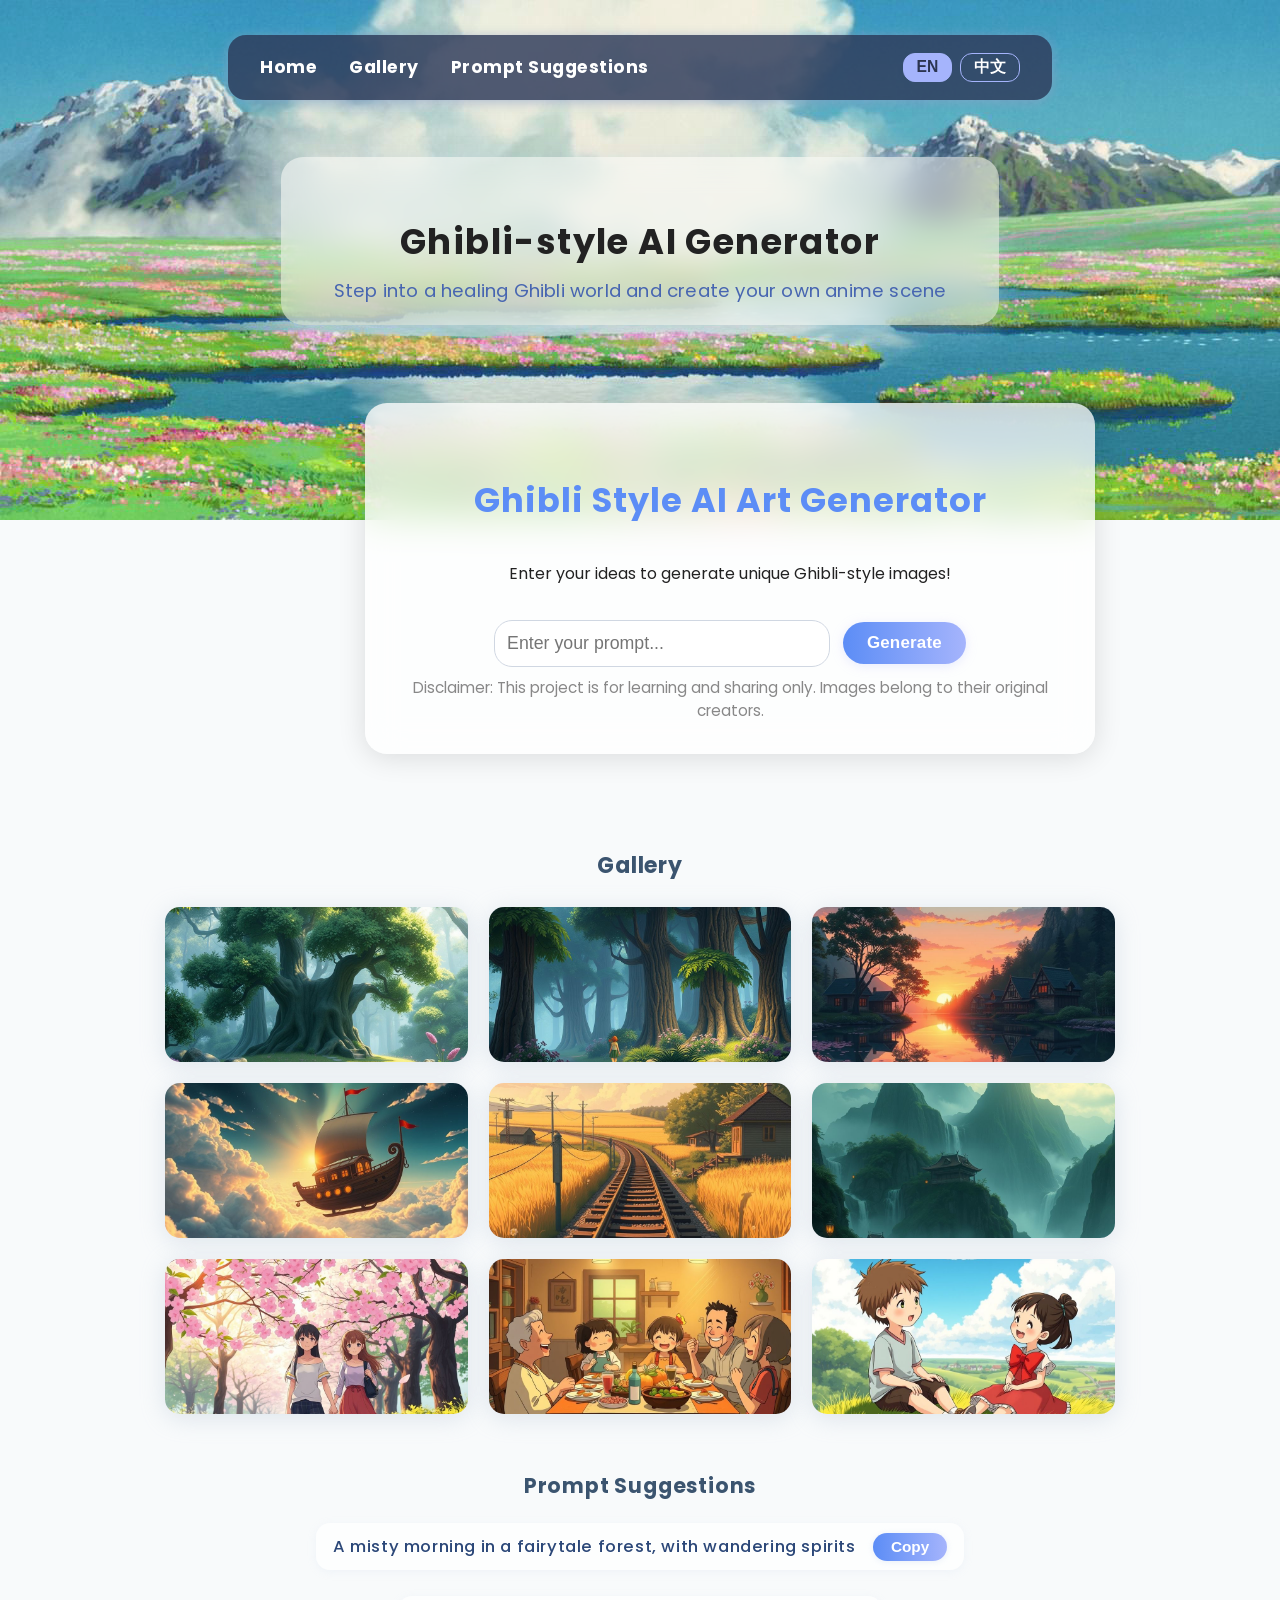
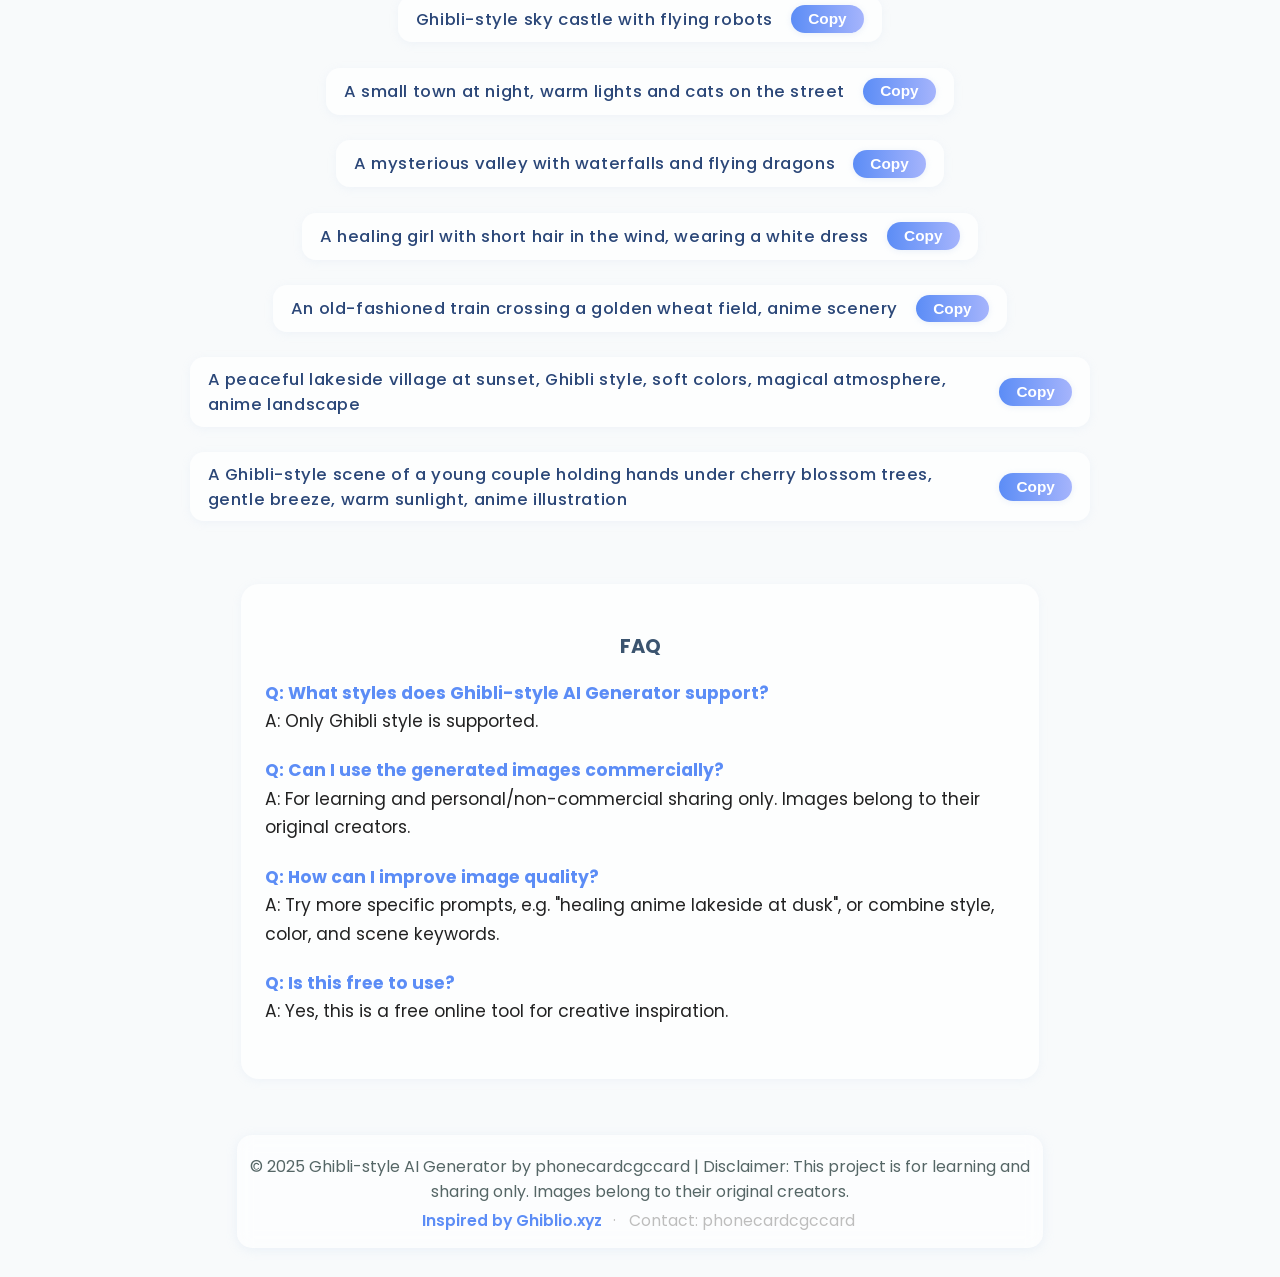
==== index.html @ 38dd14b6 "Update index.html" ====
<!DOCTYPE html>
<html lang="en">
<head>
  <meta charset="UTF-8" />
  <meta name="viewport" content="width=device-width,initial-scale=1.0" />
  <title>Ghibli-style AI Generator</title>
  <link rel="stylesheet" href="assets/css/style.min.css" />
  <link href="https://fonts.googleapis.com/css?family=Poppins:400,600&display=swap" rel="stylesheet">
  <style>
    body {
      font-family: 'Poppins', Arial, sans-serif;
      margin: 0;
      color: #222;
      background: #f8fafb;
      min-height: 100vh;
    }
    /* 毛玻璃背景层，仅在品牌和生成器部分显示 */
    .bg-wrap {
      width: 100vw;
      height: 600px;
      position: absolute;
      left: 0; right: 0; top: 0;
      z-index: 0;
      overflow: hidden;
      pointer-events: none;
    }
    .ghibli-bg {
      width: 100vw;
      height: 100%;
      background: url('assets/img/ghibli-bg.jpg') center top/cover no-repeat;
      opacity: 0.92;
      filter: blur(0.5px) saturate(1.08);
    }
    nav {
      background: rgba(46,58,89,0.82);
      padding: 1.1rem 2rem;
      color: #fff;
      display: flex;
      gap: 2rem;
      border-radius: 18px;
      box-shadow: 0 2px 12px #8ba1c8aa;
      max-width: 760px;
      margin: 2.2rem auto 0 auto;
      position: relative;
      z-index: 2;
      font-size: 1.09rem;
      align-items: center;
    }
    nav a {
      color: #fff;
      text-decoration: none;
      font-weight: bold;
      letter-spacing: 0.5px;
      transition: color 0.2s;
    }
    nav a:hover {
      color: #ffb347;
    }
    .lang-switch {
      margin-left: auto;
      display: flex;
      gap: 0.4rem;
    }
    .lang-btn {
      background: transparent;
      border: 1px solid #a5b4fc;
      color: #fff;
      border-radius: 12px;
      font-size: 0.98rem;
      padding: 0.2rem 0.8rem;
      margin-left: 0.12rem;
      cursor: pointer;
      font-weight: 600;
      transition: background 0.15s, color 0.15s;
    }
    .lang-btn.active, .lang-btn:hover {
      background: #a5b4fc;
      color: #2c3550;
    }
    /* 品牌毛玻璃卡片 */
    .brand-glass {
      max-width: 680px;
      margin: 3.6rem auto 2.5rem auto;
      background: rgba(255,255,255,0.52);
      backdrop-filter: blur(15px);
      border-radius: 22px;
      box-shadow: 0 6px 24px 0 #b4cbe966;
      padding: 2.1rem 1.2rem 1.3rem 1.2rem;
      position: relative;
      z-index: 2;
      text-align: center;
    }
    .brand-glass h1 {
      font-size: 2.2rem;
      font-weight: 700;
      letter-spacing: 1.4px;
      margin-bottom: 0.6rem;
    }
    .brand-glass p {
      color: #4765b1;
      font-size: 1.15rem;
      margin: 0;
      letter-spacing: 0.2px;
    }
    /* 生成器毛玻璃卡片最大化且居中 */
    #generator {
      display: flex;
      justify-content: center;
      align-items: center;
      margin: 0 auto 2.2rem auto;
      position: relative;
      z-index: 2;
      width: 100vw;
    }
    .tool-card {
      background: rgba(255,255,255,0.75);
      backdrop-filter: blur(18px);
      border-radius: 22px;
      box-shadow: 0 4px 28px rgba(0,0,0,0.12);
      padding: 2.8rem 2.2rem 2rem 2.2rem;
      text-align: center;
      width: 100%;
      max-width: 660px;
      margin: 3vw auto;
      display: flex;
      flex-direction: column;
      align-items: center;
    }
    .tool-card h2 {
      margin-bottom: 1.2rem;
      color: #5c8df6;
      font-size: 2.1rem;
      font-weight: 700;
      text-align: center;
      width: 100%;
      letter-spacing: 1px;
    }
    .tool-card form {
      margin-top: 1.1rem;
      display: flex;
      gap: 0.5rem;
      justify-content: center;
      align-items: center;
      width: 100%;
      max-width: 500px;
    }
    #prompt-input {
      width: 62%;
      min-width: 120px;
      max-width: 400px;
      padding: 0.75rem;
      border-radius: 18px;
      border: 1px solid #d0d7e2;
      font-size: 1.11rem;
    }
    .btn {
      background: linear-gradient(90deg, #5c8df6, #a5b4fc);
      color: #fff;
      padding: 0.7rem 1.5rem;
      border: none;
      border-radius: 30px;
      margin: 0 0 0 0.3rem;
      font-weight: 600;
      font-size: 1.06rem;
      letter-spacing: 0.2px;
      transition: box-shadow 0.19s, transform 0.19s, background 0.19s;
      box-shadow: 0 2px 12px #a5b4fc44;
      cursor: pointer;
    }
    .btn:hover {
      background: linear-gradient(90deg, #a5b4fc, #5c8df6);
      box-shadow: 0 4px 18px #a5b4fc66;
      transform: translateY(-2px) scale(1.04);
    }
    #result-image-wrap {
      margin-top: 2rem;
      width: 100%;
      display: flex;
      flex-direction: column;
      align-items: center;
      justify-content: center;
    }
    #result-image {
      max-width: 95vw;
      width: 480px;
      border-radius: 18px;
      box-shadow: 0 7px 32px #a5b4fc66;
      margin-bottom: 1.2rem;
      background: #f8fafb;
      display: block;
    }
    .generator-btn-row {
      display: flex;
      gap: 1.2rem;
      justify-content: center;
      margin-top: 0.4rem;
    }
    .generator-btn-row button {
      min-width: 120px;
      font-size: 1.09rem;
      padding: 0.65rem 1.6rem;
    }
    @media (max-width: 900px) {
      .brand-glass { max-width: 98vw; }
      .tool-card { max-width: 99vw; }
      #result-image { width: 99vw; max-width: 99vw; }
    }
    @media (max-width: 600px) {
      .brand-glass { padding: 1.2rem 0.4rem 0.9rem 0.4rem; margin-top: 1.2rem;}
      .tool-card { padding: 1rem 0.2rem 1rem 0.2rem; }
      .tool-card h2 { font-size: 1.35rem; }
      #prompt-input { width: 99vw; }
      #result-image { width: 99vw; max-width: 99vw; }
    }
    /* Gallery区九宫格 */
    #gallery {
      margin: 3.5rem 0 2.5rem 0;
    }
    #gallery h2 {
      text-align: center;
      margin-bottom: 1.6rem;
      font-size: 1.38rem;
      color: #3b546f;
      letter-spacing: 0.8px;
    }
    .gallery-grid {
      display: grid;
      grid-template-columns: repeat(3, 1fr);
      gap: 1.3rem;
      max-width: 950px;
      margin: 0 auto;
      padding: 0 1rem;
    }
    .gallery-grid img {
      width: 100%;
      height: 155px;
      object-fit: cover;
      border-radius: 15px;
      box-shadow: 0 4px 24px 0 #a8b9d055;
      transition: transform 0.18s, box-shadow 0.18s;
      background: #e9eef5;
      cursor: pointer;
    }
    .gallery-grid img:hover {
      transform: scale(1.06);
      box-shadow: 0 7px 32px #a5b4fc66;
    }
    @media (max-width: 700px) {
      .gallery-grid { grid-template-columns: repeat(2, 1fr); }
      .gallery-grid img { height: 94px; }
    }
    @media (max-width: 400px) {
      .gallery-grid { grid-template-columns: 1fr; }
      .gallery-grid img { height: 70px; }
    }
    /* Prompt Suggestions */
    #prompts {
      margin: 3.5rem 0 2.5rem 0;
    }
    #prompts h2 {
      text-align: center;
      margin-bottom: 1.4rem;
      font-size: 1.28rem;
      color: #3b546f;
      letter-spacing: 0.8px;
    }
    .prompts-list {
      display: flex;
      flex-wrap: wrap;
      gap: 1.2rem;
      justify-content: center;
      max-width: 900px;
      margin: 0 auto;
      padding: 0 1rem;
    }
    .prompt-card {
      background: rgba(255,255,255,0.67);
      border-radius: 14px;
      box-shadow: 0 2px 10px #b4cbe922;
      display: flex;
      align-items: center;
      padding: 0.6rem 1.1rem;
      font-size: 1.04rem;
      margin-bottom: 0.4rem;
    }
    .prompt-text {
      margin-right: 1.1rem;
      color: #2b4778;
      font-weight: 500;
      letter-spacing: 0.6px;
    }
    .copy-btn {
      background: linear-gradient(90deg, #5c8df6, #a5b4fc);
      color: #fff;
      border: none;
      border-radius: 24px;
      padding: 0.3rem 1.1rem;
      font-weight: 600;
      cursor: pointer;
      transition: background 0.18s, box-shadow 0.15s;
      font-size: 0.96rem;
      box-shadow: 0 1px 6px #cbd9f066;
    }
    .copy-btn:hover {
      background: linear-gradient(90deg, #a5b4fc, #5c8df6);
    }
    /* FAQ区 */
    .faq-section {
      margin: 3.5rem auto 2.5rem auto;
      max-width: 750px;
      background: rgba(255,255,255,0.67);
      border-radius: 18px;
      box-shadow: 0 2px 10px #b4cbe922;
      padding: 2rem 1.5rem;
      font-size: 1.08rem;
    }
    .faq-section h2 {
      text-align: center;
      margin-bottom: 1.1rem;
      color: #3b546f;
      font-size: 1.22rem;
    }
    .faq-list {
      margin: 0;
      padding: 0;
      list-style: none;
    }
    .faq-list li {
      margin-bottom: 1.3rem;
      line-height: 1.65;
    }
    .faq-list li strong {
      color: #5c8df6;
    }
    /* Footer */
    footer {
      text-align: center;
      color: #566;
      font-size: 1rem;
      background: rgba(255,255,255,0.62);
      backdrop-filter: blur(8px);
      border-radius: 15px;
      box-shadow: 0 2px 12px #b4cbe933;
      max-width: 780px;
      margin: 3.5rem auto 1.8rem auto;
      padding: 1.2rem 0.8rem 1rem 0.8rem;
      position: relative;
      z-index: 2;
    }
    .footer-main {
      margin-bottom: 0.3rem;
    }
    .footer-main a, .footer-links a {
      color: #5c8df6;
      text-decoration: none;
      font-weight: 600;
      margin: 0 0.12rem;
    }
    .footer-main a:hover, .footer-links a:hover {
      color: #ffb347;
      text-decoration: underline;
    }
    .footer-links {
      font-size: 0.98rem;
      color: #7a8eae;
      margin-top: 0.1rem;
    }
    .footer-links span {
      color: #bdbdbd;
      margin: 0 0.3rem;
    }
  </style>
</head>
<body>
  <div class="bg-wrap">
    <div class="ghibli-bg"></div>
  </div>

  <nav>
    <a href="#">Home</a>
    <a href="#gallery">Gallery</a>
    <a href="#prompts">Prompt Suggestions</a>
    <div class="lang-switch">
      <button id="lang-en" class="lang-btn active" aria-label="English">EN</button>
      <button id="lang-zh" class="lang-btn" aria-label="中文">中文</button>
    </div>
  </nav>

  <!-- 品牌名毛玻璃卡片 -->
  <div class="brand-glass">
    <h1>Ghibli-style AI Generator</h1>
    <p>Step into a healing Ghibli world and create your own anime scene</p>
  </div>

  <main>
    <section id="generator">
      <div class="tool-card">
        <h2>Ghibli Style AI Art Generator</h2>
        <p>Enter your ideas to generate unique Ghibli-style images!</p>
        <form id="prompt-form">
          <input type="text" id="prompt-input" placeholder="Enter your prompt..." aria-label="Prompt">
          <button class="btn" type="submit" aria-label="Generate">Generate</button>
        </form>
        <div id="generate-loading" style="display:none;">Generating...</div>
        <div id="generate-error" style="display:none;color:red;"></div>
        <div id="result-image-wrap" style="display:none;">
          <img id="result-image" style="max-width:340px;border-radius:14px;" alt="AI生成图片"/>
          <div class="generator-btn-row">
            <button id="regenerate-btn" style="display:none;">Regenerate</button>
            <button id="save-image-btn" style="display:none;">Save Image</button>
          </div>
        </div>
        <div class="ai-disclaimer" style="font-size:0.96rem;color:#888;margin-top:0.6rem;">
          Disclaimer: This project is for learning and sharing only. Images belong to their original creators.
        </div>
      </div>
    </section>

    <section id="gallery">
      <h2>Gallery</h2>
      <div class="gallery-grid">
        <img src="assets/img/gallery1.jpg" alt="Ghibli风格：森林精灵晨雾插画">
        <img src="assets/img/gallery2.jpg" alt="吉卜力风格：天空之城飞行机器人">
        <img src="assets/img/gallery3.jpg" alt="夜晚小镇与猫，动漫场景">
        <img src="assets/img/gallery4.jpg" alt="神秘山谷与飞龙插画">
        <img src="assets/img/gallery5.jpg" alt="治愈系少女风中白裙">
        <img src="assets/img/gallery6.jpg" alt="复古火车穿越金色麦田">
        <img src="assets/img/gallery7.jpg" alt="湖畔村庄的日落风景">
        <img src="assets/img/gallery8.jpg" alt="樱花树下的情侣动漫插画">
        <img src="assets/img/gallery9.jpg" alt="新的吉卜力风格插画">
      </div>
    </section>

    <section id="prompts">
      <h2>Prompt Suggestions</h2>
      <div class="prompts-list">
        <div class="prompt-card">
          <span class="prompt-text">A misty morning in a fairytale forest, with wandering spirits</span>
          <button class="copy-btn" onclick="copyPrompt(this)" aria-label="Copy Prompt">Copy</button>
        </div>
        <div class="prompt-card">
          <span class="prompt-text">Ghibli-style sky castle with flying robots</span>
          <button class="copy-btn" onclick="copyPrompt(this)" aria-label="Copy Prompt">Copy</button>
        </div>
        <div class="prompt-card">
          <span class="prompt-text">A small town at night, warm lights and cats on the street</span>
          <button class="copy-btn" onclick="copyPrompt(this)" aria-label="Copy Prompt">Copy</button>
        </div>
        <div class="prompt-card">
          <span class="prompt-text">A mysterious valley with waterfalls and flying dragons</span>
          <button class="copy-btn" onclick="copyPrompt(this)" aria-label="Copy Prompt">Copy</button>
        </div>
        <div class="prompt-card">
          <span class="prompt-text">A healing girl with short hair in the wind, wearing a white dress</span>
          <button class="copy-btn" onclick="copyPrompt(this)" aria-label="Copy Prompt">Copy</button>
        </div>
        <div class="prompt-card">
          <span class="prompt-text">An old-fashioned train crossing a golden wheat field, anime scenery</span>
          <button class="copy-btn" onclick="copyPrompt(this)" aria-label="Copy Prompt">Copy</button>
        </div>
        <div class="prompt-card">
          <span class="prompt-text">A peaceful lakeside village at sunset, Ghibli style, soft colors, magical atmosphere, anime landscape</span>
          <button class="copy-btn" onclick="copyPrompt(this)" aria-label="Copy Prompt">Copy</button>
        </div>
        <div class="prompt-card">
          <span class="prompt-text">A Ghibli-style scene of a young couple holding hands under cherry blossom trees, gentle breeze, warm sunlight, anime illustration</span>
          <button class="copy-btn" onclick="copyPrompt(this)" aria-label="Copy Prompt">Copy</button>
        </div>
      </div>
    </section>

    <section class="faq-section">
      <h2>FAQ</h2>
      <ul class="faq-list">
        <li><strong>Q: What styles does Ghibli-style AI Generator support?</strong><br>
        A: Only Ghibli style is supported.</li>
        <li><strong>Q: Can I use the generated images commercially?</strong><br>
        A: For learning and personal/non-commercial sharing only. Images belong to their original creators.</li>
        <li><strong>Q: How can I improve image quality?</strong><br>
        A: Try more specific prompts, e.g. "healing anime lakeside at dusk", or combine style, color, and scene keywords.</li>
        <li><strong>Q: Is this free to use?</strong><br>
        A: Yes, this is a free online tool for creative inspiration.</li>
      </ul>
    </section>
  </main>

  <footer>
    <div class="footer-main">
      <span>&copy; 2025 Ghibli-style AI Generator by phonecardcgccard</span>
      <span> | Disclaimer: This project is for learning and sharing only. Images belong to their original creators.</span>
    </div>
    <div class="footer-links">
      <a href="https://ghiblio.xyz/" target="_blank">Inspired by Ghiblio.xyz</a>
      <span> · </span>
      <span>Contact: phonecardcgccard</span>
    </div>
  </footer>
  <script>
    function copyPrompt(btn){
      var text = btn.parentElement.querySelector('.prompt-text').innerText;
      navigator.clipboard.writeText(text);
      btn.innerText = 'Copied!';
      setTimeout(function(){btn.innerText='Copy';},1200);
    }
  </script>
  <script src="assets/js/i18n.js"></script>
  <script src="assets/js/main.js"></script>
</body>
</html>
---- assets/css/style.min.css ----
@import url('https://fonts.googleapis.com/css?family=Poppins:400,600&display=swap');
body{font-family:'Poppins',Arial,sans-serif;margin:0;color:#222;background:#f8fafb;min-height:100vh}
.bg-wrap{width:100%;height:62vh;min-height:380px;max-height:520px;position:absolute;left:0;right:0;top:0;z-index:0;overflow:hidden;pointer-events:none;}
.ghibli-bg{
  width: 100vw;
  height: 100%;
  background: url('/ghiblioNEW/assets/img/ghibli-bg.jpg') center top/cover no-repeat;
  opacity: 0.92;
  filter: blur(0.5px) saturate(1.08);
}
nav{background:rgba(46,58,89,.82);padding:1.1rem 2rem;color:#fff;display:flex;gap:2rem;border-radius:18px;box-shadow:0 2px 12px #8ba1c8aa;max-width:760px;margin:2.2rem auto 0 auto;position:relative;z-index:2;font-size:1.09rem;align-items:center}
nav a{color:#fff;text-decoration:none;font-weight:bold;letter-spacing:.5px;transition:color .2s}
nav a:hover{color:#ffb347}.lang-switch{margin-left:auto;display:flex;gap:.4rem}.lang-btn{background:transparent;border:1px solid #a5b4fc;color:#fff;border-radius:12px;font-size:.98rem;padding:.2rem .8rem;margin-left:.12rem;cursor:pointer;font-weight:600;transition:background .15s,color .15s}
.lang-btn.active,.lang-btn:hover{background:#a5b4fc;color:#2c3550}header{text-align:center;margin:3.6rem auto 1.7rem auto;background:rgba(255,255,255,.52);backdrop-filter:blur(15px);-webkit-backdrop-filter:blur(15px);border-radius:22px;box-shadow:0 6px 24px 0 #b4cbe966;max-width:680px;padding:2.1rem 1.2rem 1.3rem 1.2rem;position:relative;z-index:2}header h1{font-weight:600;font-size:2.2rem;margin-bottom:.7rem;letter-spacing:1.5px}header p{color:#4765b1;font-size:1.15rem;margin:0}main{position:relative;z-index:2;max-width:1100px;margin:0 auto 0 auto}#generator{display:flex;justify-content:center;margin:2.5rem 0 2.2rem 0}.tool-card{background:rgba(255,255,255,.70);backdrop-filter:blur(16px);-webkit-backdrop-filter:blur(16px);border-radius:22px;box-shadow:0 4px 28px rgba(0,0,0,.12);padding:2.2rem 2.2rem 1.5rem 2.2rem;text-align:center;width:340px;max-width:95vw}.tool-card h2{margin-bottom:.6rem;color:#5c8df6;font-size:1.28rem}.tool-card form{margin-top:1.1rem;display:flex;gap:.5rem;justify-content:center;align-items:center}.btn{background:linear-gradient(90deg,#5c8df6,#a5b4fc);color:#fff;padding:.7rem 1.5rem;border:none;border-radius:30px;margin:0 0 0 .3rem;text-decoration:none;font-weight:600;font-size:1.02rem;letter-spacing:.2px;transition:box-shadow .19s,transform .19s,background .19s;box-shadow:0 2px 12px #a5b4fc44;cursor:pointer}.btn:disabled{opacity:.7;cursor:not-allowed}.btn:hover{background:linear-gradient(90deg,#a5b4fc,#5c8df6);box-shadow:0 4px 18px #a5b4fc66;transform:translateY(-2px) scale(1.04)}#generate-loading{margin-top:1rem;font-size:1.08rem;color:#5c8df6}#generate-error{margin-top:.7rem;font-size:1rem;color:#c00}#result-image-wrap{margin-top:1.3rem}#result-image{max-width:340px;border-radius:14px;box-shadow:0 2px 18px #b4cbe966}#regenerate-btn,#save-image-btn{display:none;margin:0 .5em .5em 0;padding:.4em 1.2em;background:#f6e4a4;border:none;border-radius:27px;color:#3b546f;font-weight:600;cursor:pointer;transition:background .15s}#regenerate-btn:hover,#save-image-btn:hover{background:#ffeeb0}#gallery{margin:3.5rem 0 2.5rem 0}#gallery h2{text-align:center;margin-bottom:1.6rem;font-size:1.38rem;color:#3b546f;letter-spacing:.8px}.gallery-grid{display:grid;grid-template-columns:repeat(auto-fit,minmax(190px,1fr));gap:1.3rem;max-width:950px;margin:0 auto;padding:0 1rem}.gallery-grid img{width:100%;height:155px;object-fit:cover;border-radius:15px;box-shadow:0 4px 24px 0 #a8b9d055;transition:transform .18s,box-shadow .18s;background:#e9eef5;cursor:pointer}.gallery-grid img:hover{transform:scale(1.06);box-shadow:0 7px 32px #a5b4fc66}.img-modal{position:fixed;left:0;top:0;width:100vw;height:100vh;z-index:1000;display:flex;align-items:center;justify-content:center;animation:fadeIn .2s}.img-modal-bg{position:absolute;left:0;top:0;width:100vw;height:100vh;background:rgba(44,52,70,.82);backdrop-filter:blur(2px)}.img-modal-img{max-width:90vw;max-height:80vh;border-radius:16px;box-shadow:0 8px 40px #444a;position:relative;z-index:1;background:#f8fafb}.img-modal-close{position:absolute;right:4vw;top:4vh;color:#fff;font-size:2.8rem;font-weight:bold;z-index:2;cursor:pointer;text-shadow:0 2px 8px #222c;transition:color .18s}.img-modal-close:hover{color:#ffb347}@keyframes fadeIn{from{opacity:0}to{opacity:1}}#prompts{margin:3.5rem 0 2.5rem 0}#prompts h2{text-align:center;margin-bottom:1.4rem;font-size:1.28rem;color:#3b546f;letter-spacing:.8px}.prompts-list{display:flex;flex-wrap:wrap;gap:1.2rem;justify-content:center;max-width:900px;margin:0 auto;padding:0 1rem}.prompt-card{background:rgba(255,255,255,.67);border-radius:14px;box-shadow:0 2px 10px #b4cbe922;display:flex;align-items:center;padding:.6rem 1.1rem;font-size:1.04rem;margin-bottom:.4rem}.prompt-text{margin-right:1.1rem;color:#2b4778;font-weight:500;letter-spacing:.6px}.copy-btn{background:linear-gradient(90deg,#5c8df6,#a5b4fc);color:#fff;border:none;border-radius:24px;padding:.3rem 1.1rem;font-weight:600;cursor:pointer;transition:background .18s,box-shadow .15s;font-size:.96rem;box-shadow:0 1px 6px #cbd9f066}.copy-btn.copied{background:linear-gradient(90deg,#ffeeb0,#ffd36c);color:#3b546f}.copy-btn:hover{background:linear-gradient(90deg,#a5b4fc,#5c8df6)}footer{text-align:center;color:#566;font-size:1rem;background:rgba(255,255,255,.62);backdrop-filter:blur(8px);-webkit-backdrop-filter:blur(8px);border-radius:15px;box-shadow:0 2px 12px #b4cbe933;max-width:780px;margin:3.5rem auto 1.8rem auto;padding:1.2rem .8rem 1rem .8rem;position:relative;z-index:2}.footer-main{margin-bottom:.3rem}.footer-main a,.footer-links a{color:#5c8df6;text-decoration:none;font-weight:600;margin:0 .12rem}.footer-main a:hover,.footer-links a:hover{color:#ffb347;text-decoration:underline}.footer-links{font-size:.98rem;color:#7a8eae;margin-top:.1rem}.footer-links span{color:#bdbdbd;margin:0 .3rem}.ai-disclaimer{font-size:.96rem;color:#888;margin-top:.6rem}@media (max-width:820px){nav,header,main,footer{max-width:99vw}.gallery-grid{grid-template-columns:repeat(auto-fit,minmax(135px,1fr));gap:.7rem}.tool-card{padding:1.2rem .5rem;width:99vw}}@media (max-width:600px){nav{flex-direction:column;gap:.7rem;padding:.7rem .5rem;font-size:.98rem}header{padding:1.2rem .4rem .9rem .4rem;margin:2.2rem auto 1.1rem auto}.gallery-grid img{height:94px}.prompts-list{flex-direction:column;gap:.5rem;padding:0 .2rem}.prompt-card{font-size:.97rem;padding:.5rem .6rem}footer{padding:.8rem .1rem .7rem .1rem;margin:2rem auto 1.2rem auto;font-size:.99rem}}
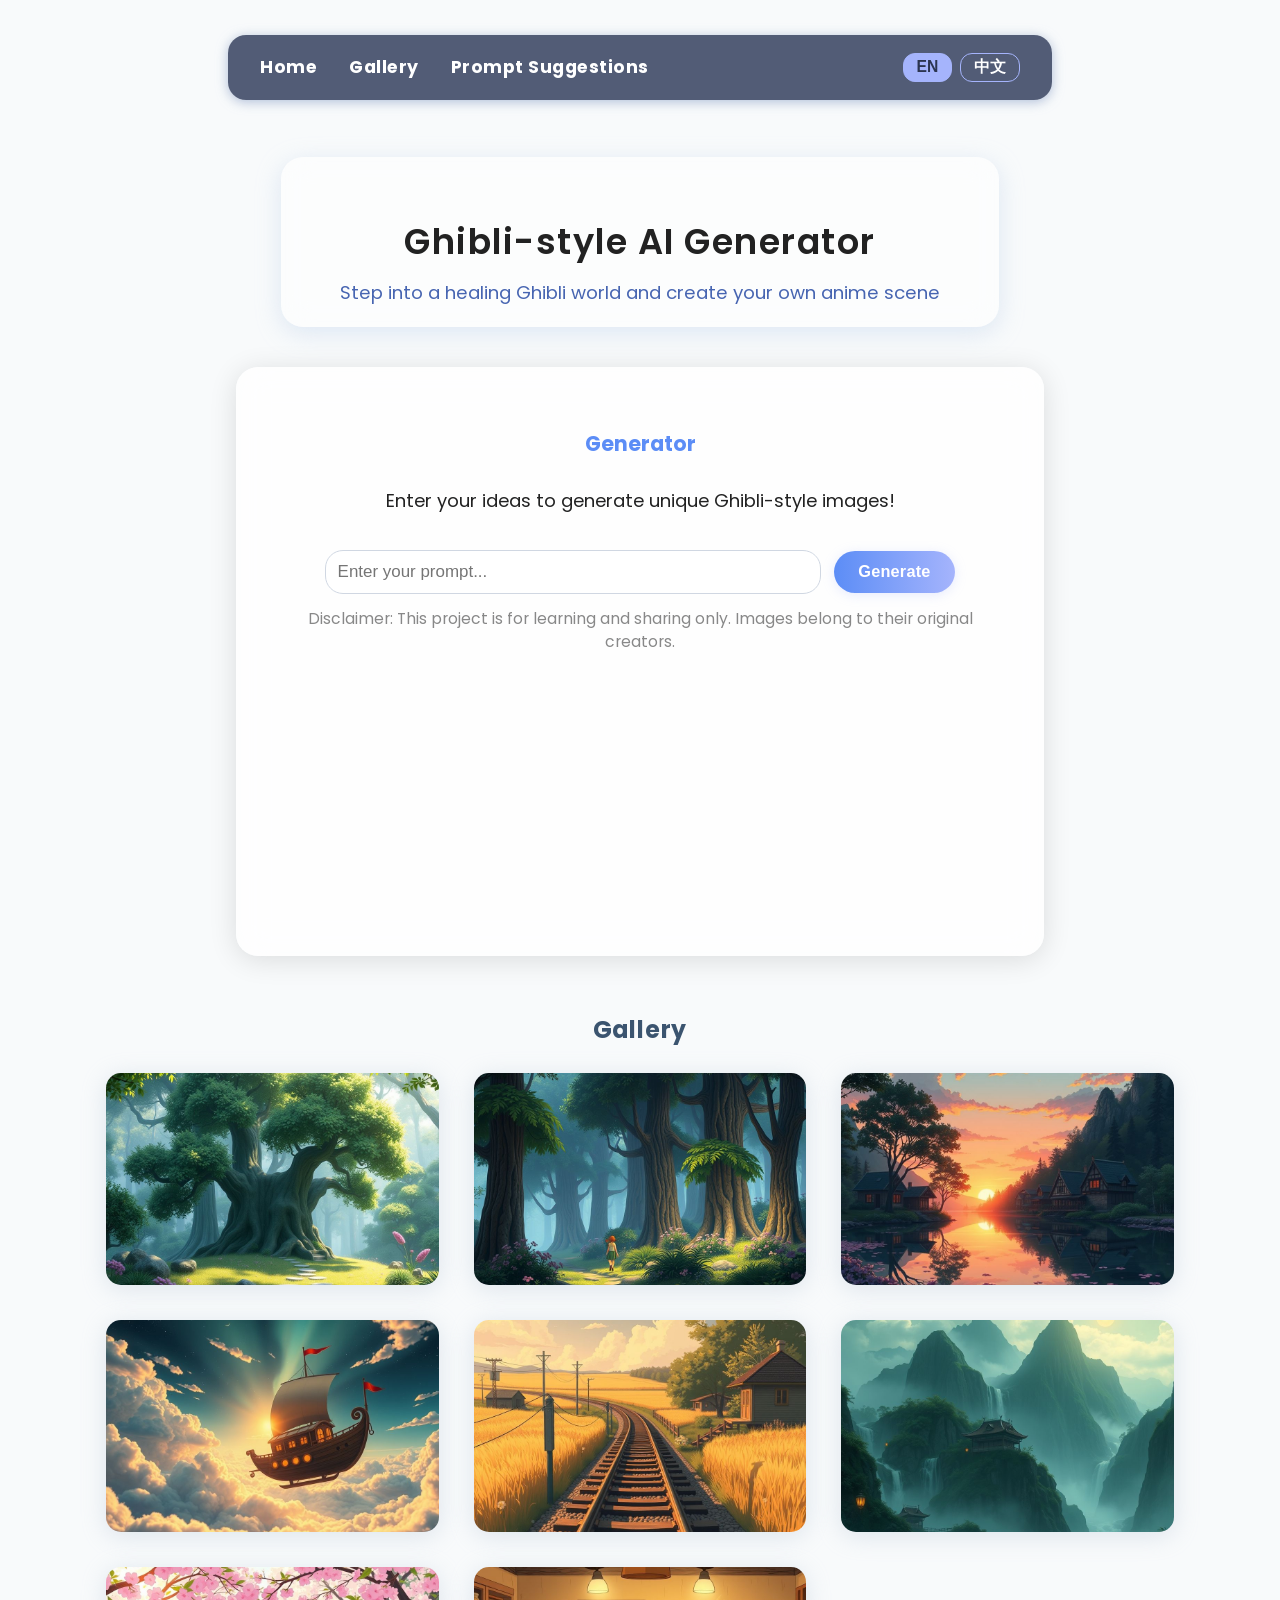
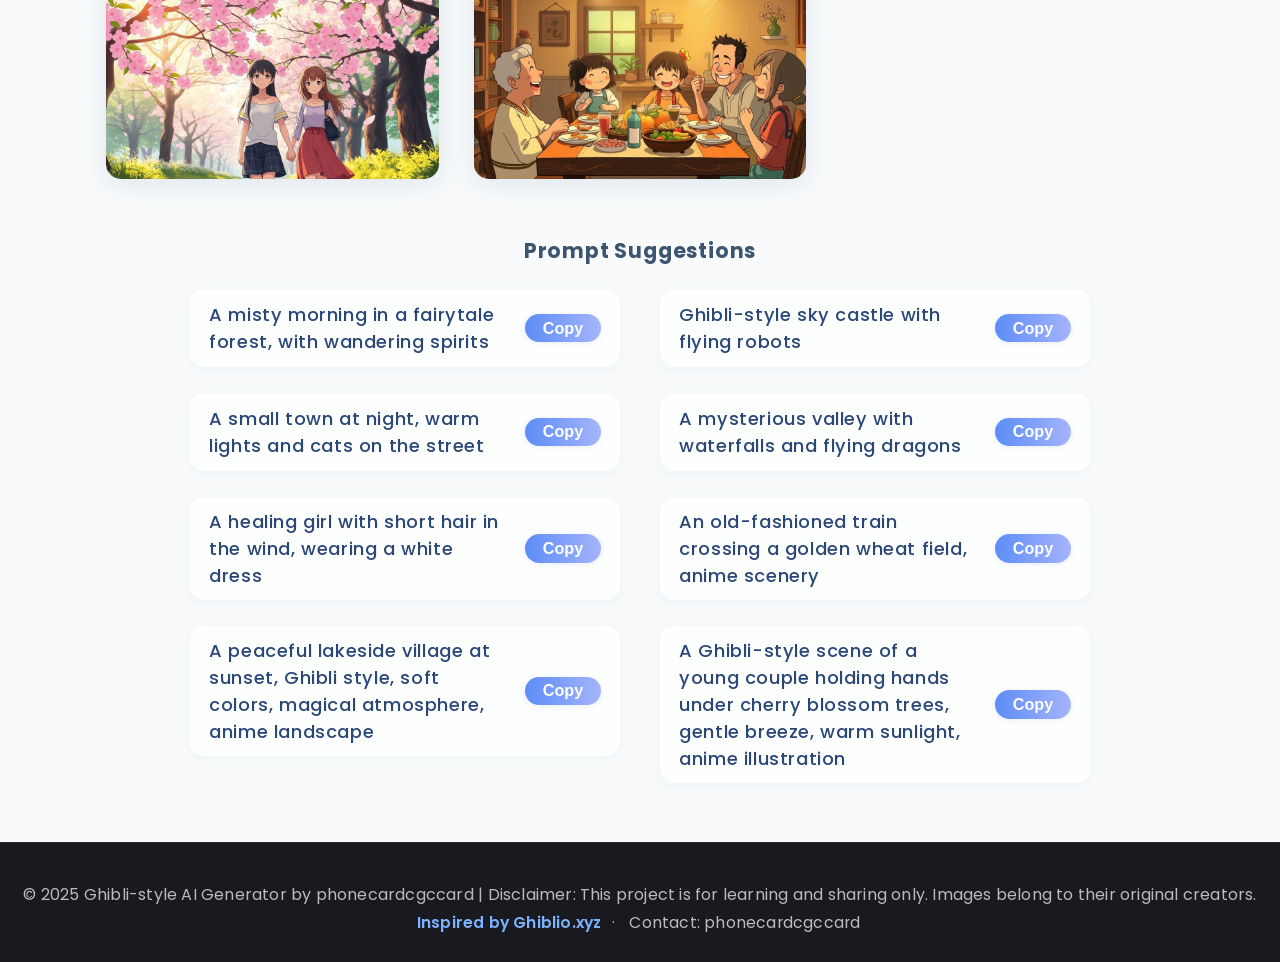
==== commit 84415ec7: "Update index.html" ====
--- a/index.html
+++ b/index.html
@@ -7,233 +7,122 @@
   <link rel="stylesheet" href="assets/css/style.min.css" />
   <link href="https://fonts.googleapis.com/css?family=Poppins:400,600&display=swap" rel="stylesheet">
   <style>
-    body {
-      font-family: 'Poppins', Arial, sans-serif;
-      margin: 0;
-      color: #222;
-      background: #f8fafb;
-      min-height: 100vh;
-    }
-    /* 毛玻璃背景层，仅在品牌和生成器部分显示 */
-    .bg-wrap {
-      width: 100vw;
-      height: 600px;
-      position: absolute;
-      left: 0; right: 0; top: 0;
-      z-index: 0;
-      overflow: hidden;
-      pointer-events: none;
-    }
-    .ghibli-bg {
-      width: 100vw;
-      height: 100%;
-      background: url('assets/img/ghibli-bg.jpg') center top/cover no-repeat;
-      opacity: 0.92;
-      filter: blur(0.5px) saturate(1.08);
-    }
-    nav {
-      background: rgba(46,58,89,0.82);
-      padding: 1.1rem 2rem;
-      color: #fff;
-      display: flex;
-      gap: 2rem;
-      border-radius: 18px;
-      box-shadow: 0 2px 12px #8ba1c8aa;
-      max-width: 760px;
-      margin: 2.2rem auto 0 auto;
-      position: relative;
-      z-index: 2;
-      font-size: 1.09rem;
-      align-items: center;
-    }
-    nav a {
-      color: #fff;
-      text-decoration: none;
-      font-weight: bold;
-      letter-spacing: 0.5px;
-      transition: color 0.2s;
-    }
-    nav a:hover {
-      color: #ffb347;
-    }
-    .lang-switch {
+    /* --- Generator区占比67%宽度 --- */
+    #generator-row {
+      display: flex;
+      justify-content: center;
+      align-items: flex-start;
+      gap: 2.5vw;
+      margin: 2.5rem 0 2.2rem 0;
+      width: 100%;
+      max-width: 1200px;
       margin-left: auto;
-      display: flex;
-      gap: 0.4rem;
-    }
-    .lang-btn {
-      background: transparent;
-      border: 1px solid #a5b4fc;
-      color: #fff;
-      border-radius: 12px;
-      font-size: 0.98rem;
-      padding: 0.2rem 0.8rem;
-      margin-left: 0.12rem;
-      cursor: pointer;
-      font-weight: 600;
-      transition: background 0.15s, color 0.15s;
-    }
-    .lang-btn.active, .lang-btn:hover {
-      background: #a5b4fc;
-      color: #2c3550;
-    }
-    /* 品牌毛玻璃卡片 */
-    .brand-glass {
-      max-width: 680px;
-      margin: 3.6rem auto 2.5rem auto;
-      background: rgba(255,255,255,0.52);
-      backdrop-filter: blur(15px);
-      border-radius: 22px;
-      box-shadow: 0 6px 24px 0 #b4cbe966;
-      padding: 2.1rem 1.2rem 1.3rem 1.2rem;
-      position: relative;
-      z-index: 2;
-      text-align: center;
-    }
-    .brand-glass h1 {
-      font-size: 2.2rem;
-      font-weight: 700;
-      letter-spacing: 1.4px;
-      margin-bottom: 0.6rem;
-    }
-    .brand-glass p {
-      color: #4765b1;
-      font-size: 1.15rem;
-      margin: 0;
-      letter-spacing: 0.2px;
-    }
-    /* 生成器毛玻璃卡片最大化且居中 */
-    #generator {
-      display: flex;
-      justify-content: center;
-      align-items: center;
-      margin: 0 auto 2.2rem auto;
-      position: relative;
-      z-index: 2;
-      width: 100vw;
-    }
-    .tool-card {
-      background: rgba(255,255,255,0.75);
-      backdrop-filter: blur(18px);
+      margin-right: auto;
+    }
+    .generator-main {
+      width: 67%;
+      min-width: 320px;
+      max-width: 780px;
+      min-height: 510px;
+      background: rgba(255,255,255,0.76);
+      backdrop-filter: blur(16px);
       border-radius: 22px;
       box-shadow: 0 4px 28px rgba(0,0,0,0.12);
-      padding: 2.8rem 2.2rem 2rem 2.2rem;
+      padding: 2.8rem 2.2rem 2.2rem 2.2rem;
       text-align: center;
-      width: 100%;
-      max-width: 660px;
-      margin: 3vw auto;
       display: flex;
       flex-direction: column;
+      justify-content: flex-start;
       align-items: center;
-    }
-    .tool-card h2 {
-      margin-bottom: 1.2rem;
-      color: #5c8df6;
-      font-size: 2.1rem;
-      font-weight: 700;
-      text-align: center;
-      width: 100%;
-      letter-spacing: 1px;
-    }
-    .tool-card form {
+      font-size: 1.13rem;
+    }
+    .generator-main form {
       margin-top: 1.1rem;
       display: flex;
       gap: 0.5rem;
       justify-content: center;
       align-items: center;
       width: 100%;
-      max-width: 500px;
-    }
-    #prompt-input {
-      width: 62%;
+    }
+    .generator-main #prompt-input {
+      width: 64%;
       min-width: 120px;
-      max-width: 400px;
-      padding: 0.75rem;
+      max-width: 480px;
+      padding: 0.7rem;
       border-radius: 18px;
       border: 1px solid #d0d7e2;
-      font-size: 1.11rem;
-    }
-    .btn {
-      background: linear-gradient(90deg, #5c8df6, #a5b4fc);
-      color: #fff;
-      padding: 0.7rem 1.5rem;
-      border: none;
-      border-radius: 30px;
-      margin: 0 0 0 0.3rem;
-      font-weight: 600;
       font-size: 1.06rem;
-      letter-spacing: 0.2px;
-      transition: box-shadow 0.19s, transform 0.19s, background 0.19s;
-      box-shadow: 0 2px 12px #a5b4fc44;
-      cursor: pointer;
-    }
-    .btn:hover {
-      background: linear-gradient(90deg, #a5b4fc, #5c8df6);
-      box-shadow: 0 4px 18px #a5b4fc66;
-      transform: translateY(-2px) scale(1.04);
+    }
+    .generator-main .btn {
+      flex-shrink: 0;
     }
     #result-image-wrap {
-      margin-top: 2rem;
-      width: 100%;
       display: flex;
       flex-direction: column;
       align-items: center;
-      justify-content: center;
+      margin-top: 1.3rem;
+      width: 100%;
     }
     #result-image {
-      max-width: 95vw;
-      width: 480px;
+      max-width: 98%;
+      width: 420px;
       border-radius: 18px;
       box-shadow: 0 7px 32px #a5b4fc66;
-      margin-bottom: 1.2rem;
+      margin-bottom: 0.8rem;
       background: #f8fafb;
-      display: block;
     }
     .generator-btn-row {
       display: flex;
       gap: 1.2rem;
       justify-content: center;
-      margin-top: 0.4rem;
+      margin-top: 0.2rem;
     }
     .generator-btn-row button {
-      min-width: 120px;
-      font-size: 1.09rem;
-      padding: 0.65rem 1.6rem;
-    }
-    @media (max-width: 900px) {
-      .brand-glass { max-width: 98vw; }
-      .tool-card { max-width: 99vw; }
-      #result-image { width: 99vw; max-width: 99vw; }
+      min-width: 110px;
+      font-size: 1rem;
+      padding: 0.42rem 1.2rem;
+    }
+    @media (max-width: 950px) {
+      #generator-row {
+        flex-direction: column;
+        gap: 2.2rem;
+      }
+      .generator-main {
+        width: 98vw;
+        max-width: 99vw;
+        min-width: unset;
+        padding: 1.2rem 0.8rem;
+      }
     }
     @media (max-width: 600px) {
-      .brand-glass { padding: 1.2rem 0.4rem 0.9rem 0.4rem; margin-top: 1.2rem;}
-      .tool-card { padding: 1rem 0.2rem 1rem 0.2rem; }
-      .tool-card h2 { font-size: 1.35rem; }
-      #prompt-input { width: 99vw; }
-      #result-image { width: 99vw; max-width: 99vw; }
-    }
-    /* Gallery区九宫格 */
+      .generator-main #prompt-input { width: 99%; }
+      .generator-main { padding: 1.2rem 0.3rem; }
+      #result-image { width: 98vw; }
+    }
+
+    /* Gallery加大，Prompt两列保持 */
     #gallery {
-      margin: 3.5rem 0 2.5rem 0;
+      margin: 3.5rem auto 2.5rem auto;
+      max-width: 1160px;
     }
     #gallery h2 {
       text-align: center;
       margin-bottom: 1.6rem;
-      font-size: 1.38rem;
+      font-size: 1.48rem;
       color: #3b546f;
       letter-spacing: 0.8px;
     }
     .gallery-grid {
       display: grid;
-      grid-template-columns: repeat(3, 1fr);
-      gap: 1.3rem;
-      max-width: 950px;
+      grid-template-columns: repeat(auto-fit, minmax(260px, 1fr));
+      gap: 2.2rem;
+      max-width: 1100px;
       margin: 0 auto;
       padding: 0 1rem;
     }
     .gallery-grid img {
       width: 100%;
-      height: 155px;
+      height: 212px;
       object-fit: cover;
       border-radius: 15px;
       box-shadow: 0 4px 24px 0 #a8b9d055;
@@ -241,37 +130,41 @@
       background: #e9eef5;
       cursor: pointer;
     }
-    .gallery-grid img:hover {
-      transform: scale(1.06);
-      box-shadow: 0 7px 32px #a5b4fc66;
-    }
-    @media (max-width: 700px) {
-      .gallery-grid { grid-template-columns: repeat(2, 1fr); }
-      .gallery-grid img { height: 94px; }
-    }
-    @media (max-width: 400px) {
-      .gallery-grid { grid-template-columns: 1fr; }
-      .gallery-grid img { height: 70px; }
-    }
-    /* Prompt Suggestions */
+    @media (max-width: 900px) {
+      .gallery-grid {
+        grid-template-columns: repeat(auto-fit, minmax(180px, 1fr));
+        gap: 1rem;
+      }
+      .gallery-grid img { height: 126px; }
+    }
+    @media (max-width: 600px) {
+      .gallery-grid {
+        grid-template-columns: 1fr;
+        gap: 0.7rem;
+      }
+      .gallery-grid img { height: 100px; }
+    }
+    /* Prompt Suggestions 两列 */
     #prompts {
-      margin: 3.5rem 0 2.5rem 0;
-    }
-    #prompts h2 {
-      text-align: center;
-      margin-bottom: 1.4rem;
-      font-size: 1.28rem;
-      color: #3b546f;
-      letter-spacing: 0.8px;
+      margin: 3.5rem auto 2.5rem auto;
+      max-width: 950px;
     }
     .prompts-list {
-      display: flex;
-      flex-wrap: wrap;
-      gap: 1.2rem;
+      display: grid;
+      grid-template-columns: 1fr 1fr;
+      gap: 1.2rem 2.5rem;
       justify-content: center;
+      align-items: start;
       max-width: 900px;
       margin: 0 auto;
       padding: 0 1rem;
+    }
+    @media (max-width: 720px) {
+      .prompts-list {
+        grid-template-columns: 1fr;
+        gap: 0.7rem;
+        padding: 0 0.2rem;
+      }
     }
     .prompt-card {
       background: rgba(255,255,255,0.67);
@@ -279,15 +172,18 @@
       box-shadow: 0 2px 10px #b4cbe922;
       display: flex;
       align-items: center;
-      padding: 0.6rem 1.1rem;
-      font-size: 1.04rem;
+      padding: 0.7rem 1.2rem;
+      font-size: 1.13rem;
       margin-bottom: 0.4rem;
+      min-height: 56px;
+      justify-content: space-between;
     }
     .prompt-text {
       margin-right: 1.1rem;
       color: #2b4778;
       font-weight: 500;
       letter-spacing: 0.6px;
+      flex: 1 1 auto;
     }
     .copy-btn {
       background: linear-gradient(90deg, #5c8df6, #a5b4fc);
@@ -298,72 +194,40 @@
       font-weight: 600;
       cursor: pointer;
       transition: background 0.18s, box-shadow 0.15s;
-      font-size: 0.96rem;
+      font-size: 1.01rem;
       box-shadow: 0 1px 6px #cbd9f066;
+      flex-shrink: 0;
     }
     .copy-btn:hover {
       background: linear-gradient(90deg, #a5b4fc, #5c8df6);
     }
-    /* FAQ区 */
-    .faq-section {
-      margin: 3.5rem auto 2.5rem auto;
-      max-width: 750px;
-      background: rgba(255,255,255,0.67);
-      border-radius: 18px;
-      box-shadow: 0 2px 10px #b4cbe922;
-      padding: 2rem 1.5rem;
-      font-size: 1.08rem;
-    }
-    .faq-section h2 {
+    /* --- 黑色页脚风格（保留原有文字内容）--- */
+    footer {
+      background: #181a20;
+      color: #bbb;
       text-align: center;
-      margin-bottom: 1.1rem;
-      color: #3b546f;
-      font-size: 1.22rem;
-    }
-    .faq-list {
-      margin: 0;
-      padding: 0;
-      list-style: none;
-    }
-    .faq-list li {
-      margin-bottom: 1.3rem;
-      line-height: 1.65;
-    }
-    .faq-list li strong {
-      color: #5c8df6;
-    }
-    /* Footer */
-    footer {
-      text-align: center;
-      color: #566;
       font-size: 1rem;
-      background: rgba(255,255,255,0.62);
-      backdrop-filter: blur(8px);
-      border-radius: 15px;
-      box-shadow: 0 2px 12px #b4cbe933;
-      max-width: 780px;
-      margin: 3.5rem auto 1.8rem auto;
-      padding: 1.2rem 0.8rem 1rem 0.8rem;
-      position: relative;
-      z-index: 2;
-    }
-    .footer-main {
-      margin-bottom: 0.3rem;
+      border-radius: 0;
+      box-shadow: none;
+      padding: 2.1rem 0 1.4rem 0;
+      margin: 3.3rem 0 0 0;
+      max-width: unset;
+      border-top: 1px solid #26292f;
+      letter-spacing: .2px;
+      transition: background .2s;
+    }
+    .footer-main, .footer-links {
+      color: #bbb;
+      margin: 0.3rem 0;
     }
     .footer-main a, .footer-links a {
-      color: #5c8df6;
+      color: #7db2ff;
       text-decoration: none;
-      font-weight: 600;
       margin: 0 0.12rem;
     }
     .footer-main a:hover, .footer-links a:hover {
-      color: #ffb347;
+      color: #4b7bec;
       text-decoration: underline;
-    }
-    .footer-links {
-      font-size: 0.98rem;
-      color: #7a8eae;
-      margin-top: 0.1rem;
     }
     .footer-links span {
       color: #bdbdbd;
@@ -386,38 +250,39 @@
     </div>
   </nav>
 
-  <!-- 品牌名毛玻璃卡片 -->
-  <div class="brand-glass">
-    <h1>Ghibli-style AI Generator</h1>
-    <p>Step into a healing Ghibli world and create your own anime scene</p>
-  </div>
+  <header>
+    <h1 data-i18n="title">Ghibli-style AI Generator</h1>
+    <p data-i18n="subtitle">Step into a healing Ghibli world and create your own anime scene</p>
+  </header>
 
   <main>
-    <section id="generator">
-      <div class="tool-card">
-        <h2>Ghibli Style AI Art Generator</h2>
-        <p>Enter your ideas to generate unique Ghibli-style images!</p>
+    <section id="generator-row">
+      <div class="generator-main tool-card">
+        <h2 data-i18n="generatorTitle">Generator</h2>
+        <p data-i18n="generatorHint">Enter your ideas to generate unique Ghibli-style images!</p>
         <form id="prompt-form">
           <input type="text" id="prompt-input" placeholder="Enter your prompt..." aria-label="Prompt">
-          <button class="btn" type="submit" aria-label="Generate">Generate</button>
+          <button class="btn" type="submit" data-i18n="generateBtn" aria-label="Generate">Generate</button>
         </form>
         <div id="generate-loading" style="display:none;">Generating...</div>
         <div id="generate-error" style="display:none;color:red;"></div>
         <div id="result-image-wrap" style="display:none;">
-          <img id="result-image" style="max-width:340px;border-radius:14px;" alt="AI生成图片"/>
+          <img id="result-image" alt="AI generated image"/>
           <div class="generator-btn-row">
             <button id="regenerate-btn" style="display:none;">Regenerate</button>
             <button id="save-image-btn" style="display:none;">Save Image</button>
           </div>
         </div>
-        <div class="ai-disclaimer" style="font-size:0.96rem;color:#888;margin-top:0.6rem;">
-          Disclaimer: This project is for learning and sharing only. Images belong to their original creators.
+        <div class="ai-disclaimer" style="font-size:0.98rem;color:#888;margin-top:0.8rem;">
+          <span data-i18n="disclaimer">
+            Disclaimer: This project is for learning and sharing only. Images belong to their original creators.
+          </span>
         </div>
       </div>
     </section>
 
     <section id="gallery">
-      <h2>Gallery</h2>
+      <h2 data-i18n="galleryTitle">Gallery</h2>
       <div class="gallery-grid">
         <img src="assets/img/gallery1.jpg" alt="Ghibli风格：森林精灵晨雾插画">
         <img src="assets/img/gallery2.jpg" alt="吉卜力风格：天空之城飞行机器人">
@@ -427,81 +292,62 @@
         <img src="assets/img/gallery6.jpg" alt="复古火车穿越金色麦田">
         <img src="assets/img/gallery7.jpg" alt="湖畔村庄的日落风景">
         <img src="assets/img/gallery8.jpg" alt="樱花树下的情侣动漫插画">
-        <img src="assets/img/gallery9.jpg" alt="新的吉卜力风格插画">
       </div>
     </section>
 
     <section id="prompts">
-      <h2>Prompt Suggestions</h2>
+      <h2 data-i18n="promptSuggestions">Prompt Suggestions</h2>
       <div class="prompts-list">
         <div class="prompt-card">
-          <span class="prompt-text">A misty morning in a fairytale forest, with wandering spirits</span>
-          <button class="copy-btn" onclick="copyPrompt(this)" aria-label="Copy Prompt">Copy</button>
-        </div>
-        <div class="prompt-card">
-          <span class="prompt-text">Ghibli-style sky castle with flying robots</span>
-          <button class="copy-btn" onclick="copyPrompt(this)" aria-label="Copy Prompt">Copy</button>
-        </div>
-        <div class="prompt-card">
-          <span class="prompt-text">A small town at night, warm lights and cats on the street</span>
-          <button class="copy-btn" onclick="copyPrompt(this)" aria-label="Copy Prompt">Copy</button>
-        </div>
-        <div class="prompt-card">
-          <span class="prompt-text">A mysterious valley with waterfalls and flying dragons</span>
-          <button class="copy-btn" onclick="copyPrompt(this)" aria-label="Copy Prompt">Copy</button>
-        </div>
-        <div class="prompt-card">
-          <span class="prompt-text">A healing girl with short hair in the wind, wearing a white dress</span>
-          <button class="copy-btn" onclick="copyPrompt(this)" aria-label="Copy Prompt">Copy</button>
-        </div>
-        <div class="prompt-card">
-          <span class="prompt-text">An old-fashioned train crossing a golden wheat field, anime scenery</span>
-          <button class="copy-btn" onclick="copyPrompt(this)" aria-label="Copy Prompt">Copy</button>
-        </div>
-        <div class="prompt-card">
-          <span class="prompt-text">A peaceful lakeside village at sunset, Ghibli style, soft colors, magical atmosphere, anime landscape</span>
-          <button class="copy-btn" onclick="copyPrompt(this)" aria-label="Copy Prompt">Copy</button>
-        </div>
-        <div class="prompt-card">
-          <span class="prompt-text">A Ghibli-style scene of a young couple holding hands under cherry blossom trees, gentle breeze, warm sunlight, anime illustration</span>
-          <button class="copy-btn" onclick="copyPrompt(this)" aria-label="Copy Prompt">Copy</button>
+          <span class="prompt-text" data-i18n="prompt1">A misty morning in a fairytale forest, with wandering spirits</span>
+          <button class="copy-btn" data-i18n="copyBtn" onclick="copyPrompt(this)" aria-label="Copy Prompt">Copy</button>
+        </div>
+        <div class="prompt-card">
+          <span class="prompt-text" data-i18n="prompt2">Ghibli-style sky castle with flying robots</span>
+          <button class="copy-btn" data-i18n="copyBtn" onclick="copyPrompt(this)" aria-label="Copy Prompt">Copy</button>
+        </div>
+        <div class="prompt-card">
+          <span class="prompt-text" data-i18n="prompt3">A small town at night, warm lights and cats on the street</span>
+          <button class="copy-btn" data-i18n="copyBtn" onclick="copyPrompt(this)" aria-label="Copy Prompt">Copy</button>
+        </div>
+        <div class="prompt-card">
+          <span class="prompt-text" data-i18n="prompt4">A mysterious valley with waterfalls and flying dragons</span>
+          <button class="copy-btn" data-i18n="copyBtn" onclick="copyPrompt(this)" aria-label="Copy Prompt">Copy</button>
+        </div>
+        <div class="prompt-card">
+          <span class="prompt-text" data-i18n="prompt5">A healing girl with short hair in the wind, wearing a white dress</span>
+          <button class="copy-btn" data-i18n="copyBtn" onclick="copyPrompt(this)" aria-label="Copy Prompt">Copy</button>
+        </div>
+        <div class="prompt-card">
+          <span class="prompt-text" data-i18n="prompt6">An old-fashioned train crossing a golden wheat field, anime scenery</span>
+          <button class="copy-btn" data-i18n="copyBtn" onclick="copyPrompt(this)" aria-label="Copy Prompt">Copy</button>
+        </div>
+        <div class="prompt-card">
+          <span class="prompt-text" data-i18n="prompt7">A peaceful lakeside village at sunset, Ghibli style, soft colors, magical atmosphere, anime landscape</span>
+          <button class="copy-btn" data-i18n="copyBtn" onclick="copyPrompt(this)" aria-label="Copy Prompt">Copy</button>
+        </div>
+        <div class="prompt-card">
+          <span class="prompt-text" data-i18n="prompt8">A Ghibli-style scene of a young couple holding hands under cherry blossom trees, gentle breeze, warm sunlight, anime illustration</span>
+          <button class="copy-btn" data-i18n="copyBtn" onclick="copyPrompt(this)" aria-label="Copy Prompt">Copy</button>
         </div>
       </div>
-    </section>
-
-    <section class="faq-section">
-      <h2>FAQ</h2>
-      <ul class="faq-list">
-        <li><strong>Q: What styles does Ghibli-style AI Generator support?</strong><br>
-        A: Only Ghibli style is supported.</li>
-        <li><strong>Q: Can I use the generated images commercially?</strong><br>
-        A: For learning and personal/non-commercial sharing only. Images belong to their original creators.</li>
-        <li><strong>Q: How can I improve image quality?</strong><br>
-        A: Try more specific prompts, e.g. "healing anime lakeside at dusk", or combine style, color, and scene keywords.</li>
-        <li><strong>Q: Is this free to use?</strong><br>
-        A: Yes, this is a free online tool for creative inspiration.</li>
-      </ul>
     </section>
   </main>
 
   <footer>
     <div class="footer-main">
       <span>&copy; 2025 Ghibli-style AI Generator by phonecardcgccard</span>
-      <span> | Disclaimer: This project is for learning and sharing only. Images belong to their original creators.</span>
+      <span> | <span data-i18n="disclaimer">Disclaimer: This project is for learning and sharing only. Images belong to their original creators.</span></span>
     </div>
     <div class="footer-links">
-      <a href="https://ghiblio.xyz/" target="_blank">Inspired by Ghiblio.xyz</a>
+      <a href="https://ghiblio.xyz/" target="_blank" data-i18n="footerInspired">Inspired by Ghiblio.xyz</a>
       <span> · </span>
-      <span>Contact: phonecardcgccard</span>
+      <span data-i18n="footerContact">Contact: phonecardcgccard</span>
     </div>
   </footer>
   <script>
-    function copyPrompt(btn){
-      var text = btn.parentElement.querySelector('.prompt-text').innerText;
-      navigator.clipboard.writeText(text);
-      btn.innerText = 'Copied!';
-      setTimeout(function(){btn.innerText='Copy';},1200);
-    }
+    // 页脚年份可自动
+    // document.getElementById('year').textContent = new Date().getFullYear();
   </script>
   <script src="assets/js/i18n.js"></script>
   <script src="assets/js/main.js"></script>
@@ -509,3 +355,4 @@
 </html>
 
 
+
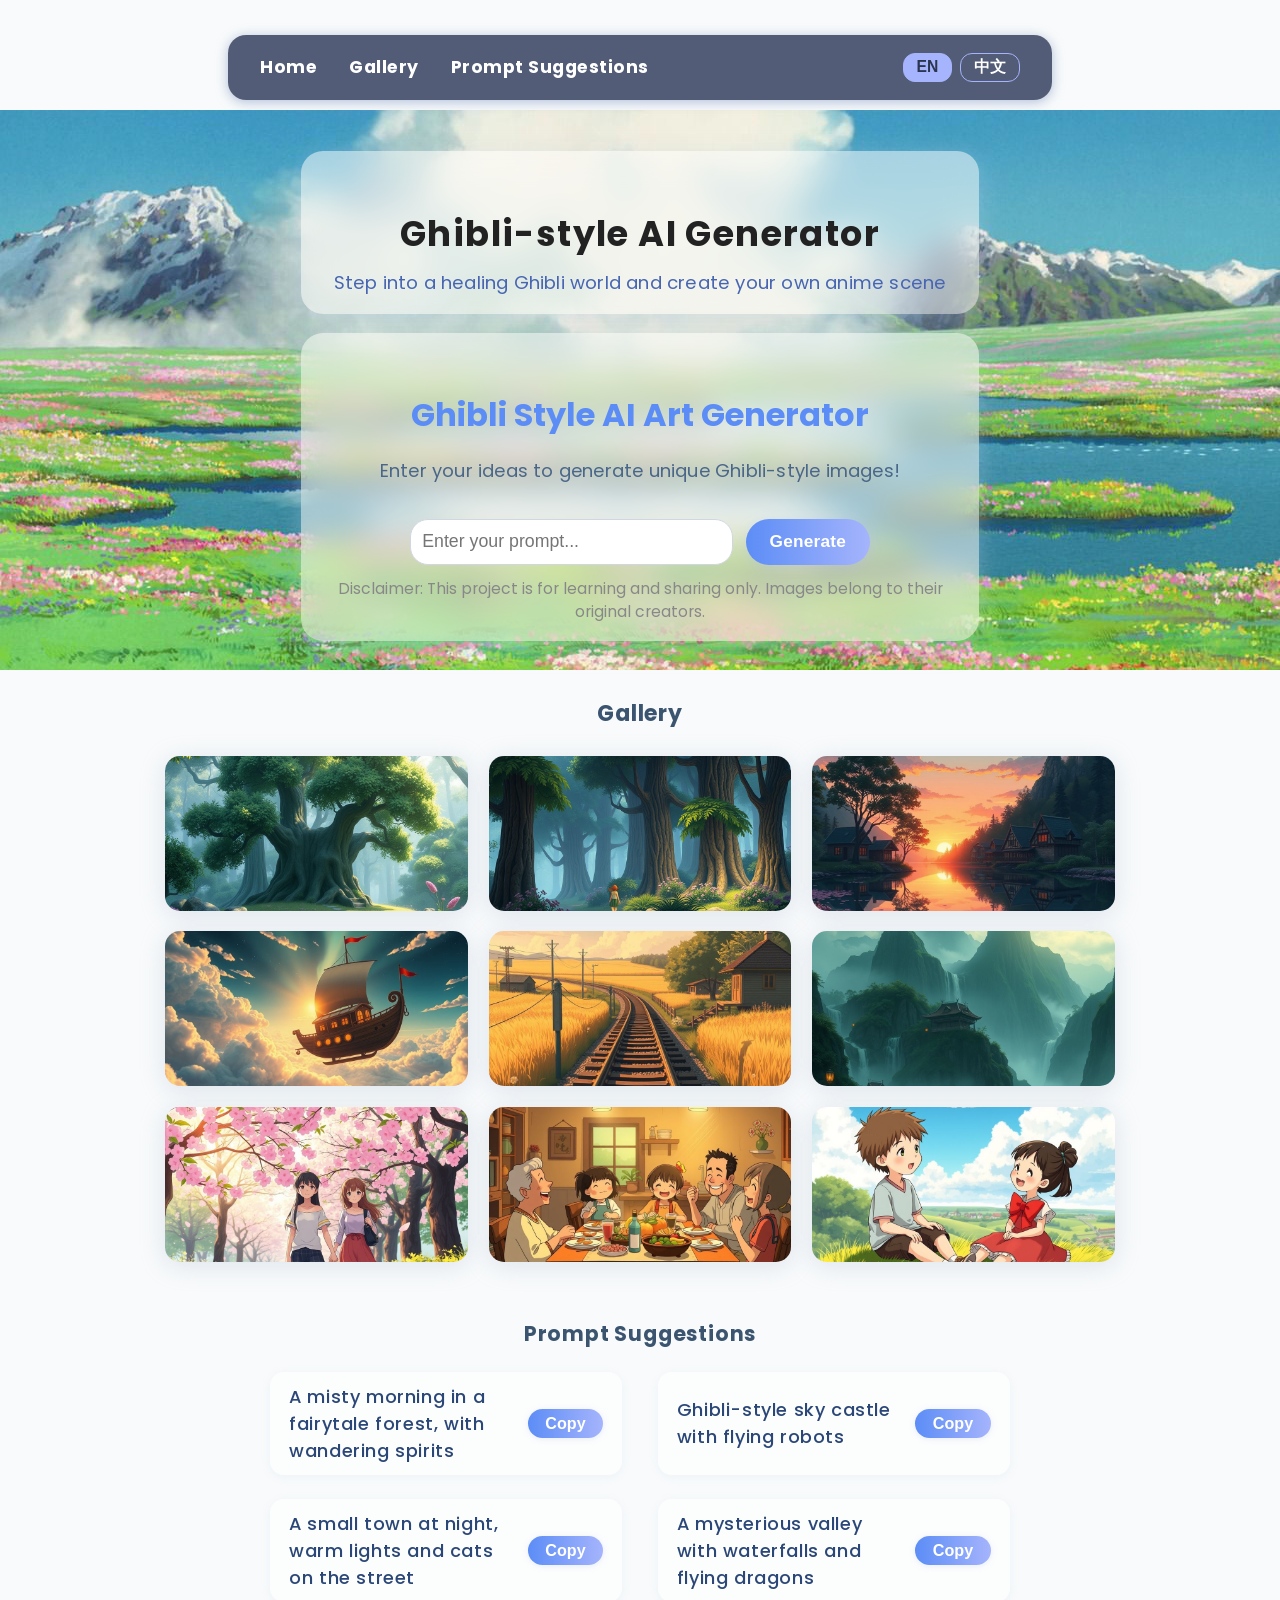
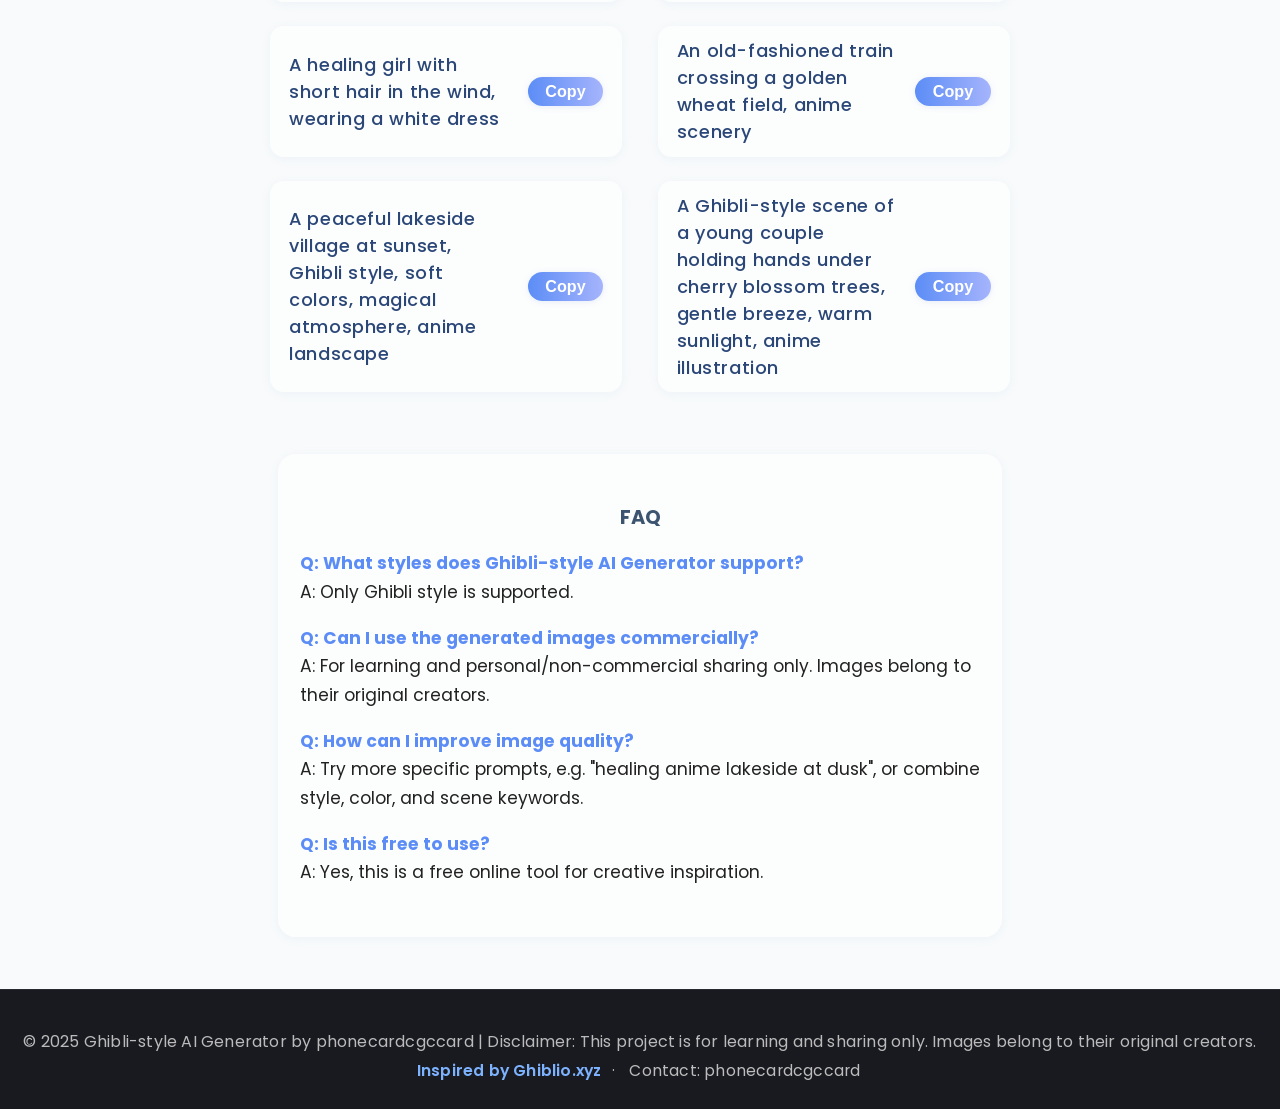
==== commit 1c28e29b: "Update index.html" ====
--- a/index.html
+++ b/index.html
@@ -7,122 +7,172 @@
   <link rel="stylesheet" href="assets/css/style.min.css" />
   <link href="https://fonts.googleapis.com/css?family=Poppins:400,600&display=swap" rel="stylesheet">
   <style>
-    /* --- Generator区占比67%宽度 --- */
-    #generator-row {
-      display: flex;
-      justify-content: center;
-      align-items: flex-start;
-      gap: 2.5vw;
-      margin: 2.5rem 0 2.2rem 0;
-      width: 100%;
-      max-width: 1200px;
-      margin-left: auto;
-      margin-right: auto;
-    }
-    .generator-main {
-      width: 67%;
-      min-width: 320px;
-      max-width: 780px;
-      min-height: 510px;
-      background: rgba(255,255,255,0.76);
-      backdrop-filter: blur(16px);
+    body {
+      font-family: 'Poppins', Arial, sans-serif;
+      margin: 0;
+      color: #222;
+      background: #f8fafb;
+      min-height: 100vh;
+    }
+    /* ===== 1. Hero 背景图居中下移，位于品牌卡片和生成器卡片下方 ===== */
+    .hero-bg {
+      position: absolute;
+      top: 110px;
+      left: 0;
+      width: 100vw;
+      height: 560px;
+      z-index: 0;
+      pointer-events: none;
+      background: url('assets/img/ghibli-bg.jpg') center top/cover no-repeat;
+      opacity: 0.89;
+      filter: blur(0.5px) saturate(1.08);
+    }
+    /* ===== 2. 品牌名和生成器同宽毛玻璃卡片 ===== */
+    .brand-glass, .generator-glass {
+      max-width: 640px;
+      margin: 0 auto;
+      background: rgba(255,255,255,0.52);
+      backdrop-filter: blur(15px);
       border-radius: 22px;
-      box-shadow: 0 4px 28px rgba(0,0,0,0.12);
-      padding: 2.8rem 2.2rem 2.2rem 2.2rem;
-      text-align: center;
+      box-shadow: 0 6px 24px 0 #b4cbe966;
+      padding: 2rem 1.2rem 1.1rem 1.2rem;
+      position: relative;
+      z-index: 2;
+      text-align: center;
+    }
+    .brand-glass {
+      margin-top: 3.2rem;
+      margin-bottom: 1.2rem;
+    }
+    .brand-glass h1 {
+      font-size: 2.2rem;
+      font-weight: 700;
+      letter-spacing: 1.4px;
+      margin-bottom: 0.6rem;
+    }
+    .brand-glass p {
+      color: #4765b1;
+      font-size: 1.15rem;
+      margin: 0;
+      letter-spacing: 0.2px;
+    }
+    .generator-glass {
+      margin-top: 0;
+      margin-bottom: 2.2rem;
       display: flex;
       flex-direction: column;
-      justify-content: flex-start;
       align-items: center;
+      justify-content: center;
+    }
+    .generator-glass h2 {
+      margin-bottom: 1.1rem;
+      color: #5c8df6;
+      font-size: 2rem;
+      font-weight: 700;
+      text-align: center;
+      width: 100%;
+    }
+    .generator-glass p {
+      margin: 0 0 1.1rem 0;
+      color: #4a6688;
       font-size: 1.13rem;
-    }
-    .generator-main form {
-      margin-top: 1.1rem;
+      letter-spacing: 0.2px;
+    }
+    .generator-glass form {
+      margin: 1.1rem 0 0 0;
       display: flex;
       gap: 0.5rem;
+      width: 100%;
+      max-width: 460px;
       justify-content: center;
-      align-items: center;
-      width: 100%;
-    }
-    .generator-main #prompt-input {
-      width: 64%;
+    }
+    #prompt-input {
+      width: 65%;
       min-width: 120px;
-      max-width: 480px;
+      max-width: 320px;
       padding: 0.7rem;
       border-radius: 18px;
       border: 1px solid #d0d7e2;
-      font-size: 1.06rem;
-    }
-    .generator-main .btn {
-      flex-shrink: 0;
+      font-size: 1.11rem;
+    }
+    .btn {
+      background: linear-gradient(90deg, #5c8df6, #a5b4fc);
+      color: #fff;
+      padding: 0.7rem 1.5rem;
+      border: none;
+      border-radius: 30px;
+      font-weight: 600;
+      font-size: 1.08rem;
+      letter-spacing: 0.2px;
+      transition: box-shadow 0.19s, transform 0.19s, background 0.19s;
+      box-shadow: 0 2px 12px #a5b4fc44;
+      cursor: pointer;
+    }
+    .btn:hover {
+      background: linear-gradient(90deg, #a5b4fc, #5c8df6);
+      box-shadow: 0 4px 18px #a5b4fc66;
+      transform: translateY(-2px) scale(1.04);
     }
     #result-image-wrap {
+      margin-top: 1.6rem;
+      width: 100%;
       display: flex;
       flex-direction: column;
       align-items: center;
-      margin-top: 1.3rem;
-      width: 100%;
+      justify-content: center;
     }
     #result-image {
-      max-width: 98%;
-      width: 420px;
-      border-radius: 18px;
+      max-width: 99vw;
+      width: 340px;
+      border-radius: 14px;
       box-shadow: 0 7px 32px #a5b4fc66;
-      margin-bottom: 0.8rem;
+      margin-bottom: 1.1rem;
       background: #f8fafb;
+      display: block;
     }
     .generator-btn-row {
       display: flex;
       gap: 1.2rem;
       justify-content: center;
-      margin-top: 0.2rem;
     }
     .generator-btn-row button {
-      min-width: 110px;
-      font-size: 1rem;
-      padding: 0.42rem 1.2rem;
-    }
-    @media (max-width: 950px) {
-      #generator-row {
-        flex-direction: column;
-        gap: 2.2rem;
-      }
-      .generator-main {
-        width: 98vw;
-        max-width: 99vw;
-        min-width: unset;
-        padding: 1.2rem 0.8rem;
-      }
-    }
-    @media (max-width: 600px) {
-      .generator-main #prompt-input { width: 99%; }
-      .generator-main { padding: 1.2rem 0.3rem; }
-      #result-image { width: 98vw; }
-    }
-
-    /* Gallery加大，Prompt两列保持 */
+      min-width: 120px;
+      font-size: 1.04rem;
+      padding: 0.6rem 1.3rem;
+    }
+    .ai-disclaimer {
+      font-size:0.98rem;
+      color:#888;
+      margin-top:0.8rem;
+    }
+    @media (max-width: 700px) {
+      .brand-glass, .generator-glass { max-width: 99vw; padding: 1.1rem 0.2rem; }
+      .generator-glass h2 { font-size: 1.22rem; }
+      .hero-bg { height: 400px; }
+      #result-image { width: 99vw; max-width: 99vw; }
+    }
+    /* ===== 3. Gallery九宫格 ===== */
     #gallery {
-      margin: 3.5rem auto 2.5rem auto;
-      max-width: 1160px;
+      margin: 3.5rem 0 2.5rem 0;
     }
     #gallery h2 {
       text-align: center;
       margin-bottom: 1.6rem;
-      font-size: 1.48rem;
+      font-size: 1.38rem;
       color: #3b546f;
       letter-spacing: 0.8px;
     }
     .gallery-grid {
       display: grid;
-      grid-template-columns: repeat(auto-fit, minmax(260px, 1fr));
-      gap: 2.2rem;
-      max-width: 1100px;
+      grid-template-columns: repeat(3, 1fr);
+      gap: 1.3rem;
+      max-width: 950px;
       margin: 0 auto;
       padding: 0 1rem;
     }
     .gallery-grid img {
       width: 100%;
-      height: 212px;
+      height: 155px;
       object-fit: cover;
       border-radius: 15px;
       box-shadow: 0 4px 24px 0 #a8b9d055;
@@ -130,41 +180,39 @@
       background: #e9eef5;
       cursor: pointer;
     }
-    @media (max-width: 900px) {
-      .gallery-grid {
-        grid-template-columns: repeat(auto-fit, minmax(180px, 1fr));
-        gap: 1rem;
-      }
-      .gallery-grid img { height: 126px; }
-    }
-    @media (max-width: 600px) {
-      .gallery-grid {
-        grid-template-columns: 1fr;
-        gap: 0.7rem;
-      }
-      .gallery-grid img { height: 100px; }
-    }
-    /* Prompt Suggestions 两列 */
+    .gallery-grid img:hover {
+      transform: scale(1.06);
+      box-shadow: 0 7px 32px #a5b4fc66;
+    }
+    @media (max-width: 700px) {
+      .gallery-grid { grid-template-columns: repeat(2, 1fr); }
+      .gallery-grid img { height: 94px; }
+    }
+    @media (max-width: 400px) {
+      .gallery-grid { grid-template-columns: 1fr; }
+      .gallery-grid img { height: 70px; }
+    }
+    /* ===== 4. Prompt两列排列 ===== */
     #prompts {
-      margin: 3.5rem auto 2.5rem auto;
-      max-width: 950px;
+      margin: 3.5rem 0 2.5rem 0;
+    }
+    #prompts h2 {
+      text-align: center;
+      margin-bottom: 1.4rem;
+      font-size: 1.28rem;
+      color: #3b546f;
+      letter-spacing: 0.8px;
     }
     .prompts-list {
       display: grid;
       grid-template-columns: 1fr 1fr;
-      gap: 1.2rem 2.5rem;
-      justify-content: center;
-      align-items: start;
-      max-width: 900px;
+      gap: 1.1rem 2.2rem;
+      max-width: 740px;
       margin: 0 auto;
       padding: 0 1rem;
     }
-    @media (max-width: 720px) {
-      .prompts-list {
-        grid-template-columns: 1fr;
-        gap: 0.7rem;
-        padding: 0 0.2rem;
-      }
+    @media (max-width: 700px) {
+      .prompts-list { grid-template-columns: 1fr; gap: 0.7rem; }
     }
     .prompt-card {
       background: rgba(255,255,255,0.67);
@@ -173,9 +221,7 @@
       display: flex;
       align-items: center;
       padding: 0.7rem 1.2rem;
-      font-size: 1.13rem;
-      margin-bottom: 0.4rem;
-      min-height: 56px;
+      font-size: 1.12rem;
       justify-content: space-between;
     }
     .prompt-text {
@@ -201,12 +247,40 @@
     .copy-btn:hover {
       background: linear-gradient(90deg, #a5b4fc, #5c8df6);
     }
-    /* --- 黑色页脚风格（保留原有文字内容）--- */
+    /* ===== 5. FAQ块 ===== */
+    .faq-section {
+      margin: 3.5rem auto 2.5rem auto;
+      max-width: 680px;
+      background: rgba(255,255,255,0.67);
+      border-radius: 18px;
+      box-shadow: 0 2px 10px #b4cbe922;
+      padding: 2rem 1.4rem;
+      font-size: 1.08rem;
+    }
+    .faq-section h2 {
+      text-align: center;
+      margin-bottom: 1.1rem;
+      color: #3b546f;
+      font-size: 1.22rem;
+    }
+    .faq-list {
+      margin: 0;
+      padding: 0;
+      list-style: none;
+    }
+    .faq-list li {
+      margin-bottom: 1.1rem;
+      line-height: 1.65;
+    }
+    .faq-list li strong {
+      color: #5c8df6;
+    }
+    /* ===== 6. 页脚黑色背景 ===== */
     footer {
+      text-align: center;
+      color: #bbb;
+      font-size: 1rem;
       background: #181a20;
-      color: #bbb;
-      text-align: center;
-      font-size: 1rem;
       border-radius: 0;
       box-shadow: none;
       padding: 2.1rem 0 1.4rem 0;
@@ -215,6 +289,8 @@
       border-top: 1px solid #26292f;
       letter-spacing: .2px;
       transition: background .2s;
+      z-index: 4;
+      position: relative;
     }
     .footer-main, .footer-links {
       color: #bbb;
@@ -236,10 +312,7 @@
   </style>
 </head>
 <body>
-  <div class="bg-wrap">
-    <div class="ghibli-bg"></div>
-  </div>
-
+  <div class="hero-bg"></div>
   <nav>
     <a href="#">Home</a>
     <a href="#gallery">Gallery</a>
@@ -250,39 +323,37 @@
     </div>
   </nav>
 
-  <header>
-    <h1 data-i18n="title">Ghibli-style AI Generator</h1>
-    <p data-i18n="subtitle">Step into a healing Ghibli world and create your own anime scene</p>
-  </header>
+  <!-- 品牌名毛玻璃卡片 -->
+  <div class="brand-glass">
+    <h1>Ghibli-style AI Generator</h1>
+    <p>Step into a healing Ghibli world and create your own anime scene</p>
+  </div>
+
+  <!-- 生成器毛玻璃卡片，与品牌卡片同宽且正下方 -->
+  <div class="generator-glass">
+    <h2>Ghibli Style AI Art Generator</h2>
+    <p>Enter your ideas to generate unique Ghibli-style images!</p>
+    <form id="prompt-form">
+      <input type="text" id="prompt-input" placeholder="Enter your prompt..." aria-label="Prompt">
+      <button class="btn" type="submit" aria-label="Generate">Generate</button>
+    </form>
+    <div id="generate-loading" style="display:none;">Generating...</div>
+    <div id="generate-error" style="display:none;color:red;"></div>
+    <div id="result-image-wrap" style="display:none;">
+      <img id="result-image" style="max-width:340px;border-radius:14px;" alt="AI生成图片"/>
+      <div class="generator-btn-row">
+        <button id="regenerate-btn" style="display:none;">Regenerate</button>
+        <button id="save-image-btn" style="display:none;">Save Image</button>
+      </div>
+    </div>
+    <div class="ai-disclaimer">
+      Disclaimer: This project is for learning and sharing only. Images belong to their original creators.
+    </div>
+  </div>
 
   <main>
-    <section id="generator-row">
-      <div class="generator-main tool-card">
-        <h2 data-i18n="generatorTitle">Generator</h2>
-        <p data-i18n="generatorHint">Enter your ideas to generate unique Ghibli-style images!</p>
-        <form id="prompt-form">
-          <input type="text" id="prompt-input" placeholder="Enter your prompt..." aria-label="Prompt">
-          <button class="btn" type="submit" data-i18n="generateBtn" aria-label="Generate">Generate</button>
-        </form>
-        <div id="generate-loading" style="display:none;">Generating...</div>
-        <div id="generate-error" style="display:none;color:red;"></div>
-        <div id="result-image-wrap" style="display:none;">
-          <img id="result-image" alt="AI generated image"/>
-          <div class="generator-btn-row">
-            <button id="regenerate-btn" style="display:none;">Regenerate</button>
-            <button id="save-image-btn" style="display:none;">Save Image</button>
-          </div>
-        </div>
-        <div class="ai-disclaimer" style="font-size:0.98rem;color:#888;margin-top:0.8rem;">
-          <span data-i18n="disclaimer">
-            Disclaimer: This project is for learning and sharing only. Images belong to their original creators.
-          </span>
-        </div>
-      </div>
-    </section>
-
     <section id="gallery">
-      <h2 data-i18n="galleryTitle">Gallery</h2>
+      <h2>Gallery</h2>
       <div class="gallery-grid">
         <img src="assets/img/gallery1.jpg" alt="Ghibli风格：森林精灵晨雾插画">
         <img src="assets/img/gallery2.jpg" alt="吉卜力风格：天空之城飞行机器人">
@@ -292,62 +363,81 @@
         <img src="assets/img/gallery6.jpg" alt="复古火车穿越金色麦田">
         <img src="assets/img/gallery7.jpg" alt="湖畔村庄的日落风景">
         <img src="assets/img/gallery8.jpg" alt="樱花树下的情侣动漫插画">
+        <img src="assets/img/gallery9.jpg" alt="新的吉卜力风格插画">
       </div>
     </section>
 
     <section id="prompts">
-      <h2 data-i18n="promptSuggestions">Prompt Suggestions</h2>
+      <h2>Prompt Suggestions</h2>
       <div class="prompts-list">
         <div class="prompt-card">
-          <span class="prompt-text" data-i18n="prompt1">A misty morning in a fairytale forest, with wandering spirits</span>
-          <button class="copy-btn" data-i18n="copyBtn" onclick="copyPrompt(this)" aria-label="Copy Prompt">Copy</button>
-        </div>
-        <div class="prompt-card">
-          <span class="prompt-text" data-i18n="prompt2">Ghibli-style sky castle with flying robots</span>
-          <button class="copy-btn" data-i18n="copyBtn" onclick="copyPrompt(this)" aria-label="Copy Prompt">Copy</button>
-        </div>
-        <div class="prompt-card">
-          <span class="prompt-text" data-i18n="prompt3">A small town at night, warm lights and cats on the street</span>
-          <button class="copy-btn" data-i18n="copyBtn" onclick="copyPrompt(this)" aria-label="Copy Prompt">Copy</button>
-        </div>
-        <div class="prompt-card">
-          <span class="prompt-text" data-i18n="prompt4">A mysterious valley with waterfalls and flying dragons</span>
-          <button class="copy-btn" data-i18n="copyBtn" onclick="copyPrompt(this)" aria-label="Copy Prompt">Copy</button>
-        </div>
-        <div class="prompt-card">
-          <span class="prompt-text" data-i18n="prompt5">A healing girl with short hair in the wind, wearing a white dress</span>
-          <button class="copy-btn" data-i18n="copyBtn" onclick="copyPrompt(this)" aria-label="Copy Prompt">Copy</button>
-        </div>
-        <div class="prompt-card">
-          <span class="prompt-text" data-i18n="prompt6">An old-fashioned train crossing a golden wheat field, anime scenery</span>
-          <button class="copy-btn" data-i18n="copyBtn" onclick="copyPrompt(this)" aria-label="Copy Prompt">Copy</button>
-        </div>
-        <div class="prompt-card">
-          <span class="prompt-text" data-i18n="prompt7">A peaceful lakeside village at sunset, Ghibli style, soft colors, magical atmosphere, anime landscape</span>
-          <button class="copy-btn" data-i18n="copyBtn" onclick="copyPrompt(this)" aria-label="Copy Prompt">Copy</button>
-        </div>
-        <div class="prompt-card">
-          <span class="prompt-text" data-i18n="prompt8">A Ghibli-style scene of a young couple holding hands under cherry blossom trees, gentle breeze, warm sunlight, anime illustration</span>
-          <button class="copy-btn" data-i18n="copyBtn" onclick="copyPrompt(this)" aria-label="Copy Prompt">Copy</button>
+          <span class="prompt-text">A misty morning in a fairytale forest, with wandering spirits</span>
+          <button class="copy-btn" onclick="copyPrompt(this)" aria-label="Copy Prompt">Copy</button>
+        </div>
+        <div class="prompt-card">
+          <span class="prompt-text">Ghibli-style sky castle with flying robots</span>
+          <button class="copy-btn" onclick="copyPrompt(this)" aria-label="Copy Prompt">Copy</button>
+        </div>
+        <div class="prompt-card">
+          <span class="prompt-text">A small town at night, warm lights and cats on the street</span>
+          <button class="copy-btn" onclick="copyPrompt(this)" aria-label="Copy Prompt">Copy</button>
+        </div>
+        <div class="prompt-card">
+          <span class="prompt-text">A mysterious valley with waterfalls and flying dragons</span>
+          <button class="copy-btn" onclick="copyPrompt(this)" aria-label="Copy Prompt">Copy</button>
+        </div>
+        <div class="prompt-card">
+          <span class="prompt-text">A healing girl with short hair in the wind, wearing a white dress</span>
+          <button class="copy-btn" onclick="copyPrompt(this)" aria-label="Copy Prompt">Copy</button>
+        </div>
+        <div class="prompt-card">
+          <span class="prompt-text">An old-fashioned train crossing a golden wheat field, anime scenery</span>
+          <button class="copy-btn" onclick="copyPrompt(this)" aria-label="Copy Prompt">Copy</button>
+        </div>
+        <div class="prompt-card">
+          <span class="prompt-text">A peaceful lakeside village at sunset, Ghibli style, soft colors, magical atmosphere, anime landscape</span>
+          <button class="copy-btn" onclick="copyPrompt(this)" aria-label="Copy Prompt">Copy</button>
+        </div>
+        <div class="prompt-card">
+          <span class="prompt-text">A Ghibli-style scene of a young couple holding hands under cherry blossom trees, gentle breeze, warm sunlight, anime illustration</span>
+          <button class="copy-btn" onclick="copyPrompt(this)" aria-label="Copy Prompt">Copy</button>
         </div>
       </div>
+    </section>
+
+    <section class="faq-section">
+      <h2>FAQ</h2>
+      <ul class="faq-list">
+        <li><strong>Q: What styles does Ghibli-style AI Generator support?</strong><br>
+        A: Only Ghibli style is supported.</li>
+        <li><strong>Q: Can I use the generated images commercially?</strong><br>
+        A: For learning and personal/non-commercial sharing only. Images belong to their original creators.</li>
+        <li><strong>Q: How can I improve image quality?</strong><br>
+        A: Try more specific prompts, e.g. "healing anime lakeside at dusk", or combine style, color, and scene keywords.</li>
+        <li><strong>Q: Is this free to use?</strong><br>
+        A: Yes, this is a free online tool for creative inspiration.</li>
+      </ul>
     </section>
   </main>
 
   <footer>
     <div class="footer-main">
       <span>&copy; 2025 Ghibli-style AI Generator by phonecardcgccard</span>
-      <span> | <span data-i18n="disclaimer">Disclaimer: This project is for learning and sharing only. Images belong to their original creators.</span></span>
+      <span> | Disclaimer: This project is for learning and sharing only. Images belong to their original creators.</span>
     </div>
     <div class="footer-links">
-      <a href="https://ghiblio.xyz/" target="_blank" data-i18n="footerInspired">Inspired by Ghiblio.xyz</a>
+      <a href="https://ghiblio.xyz/" target="_blank">Inspired by Ghiblio.xyz</a>
       <span> · </span>
-      <span data-i18n="footerContact">Contact: phonecardcgccard</span>
+      <span>Contact: phonecardcgccard</span>
     </div>
   </footer>
   <script>
-    // 页脚年份可自动
-    // document.getElementById('year').textContent = new Date().getFullYear();
+    function copyPrompt(btn){
+      var text = btn.parentElement.querySelector('.prompt-text').innerText;
+      navigator.clipboard.writeText(text);
+      btn.innerText = 'Copied!';
+      setTimeout(function(){btn.innerText='Copy';},1200);
+    }
   </script>
   <script src="assets/js/i18n.js"></script>
   <script src="assets/js/main.js"></script>
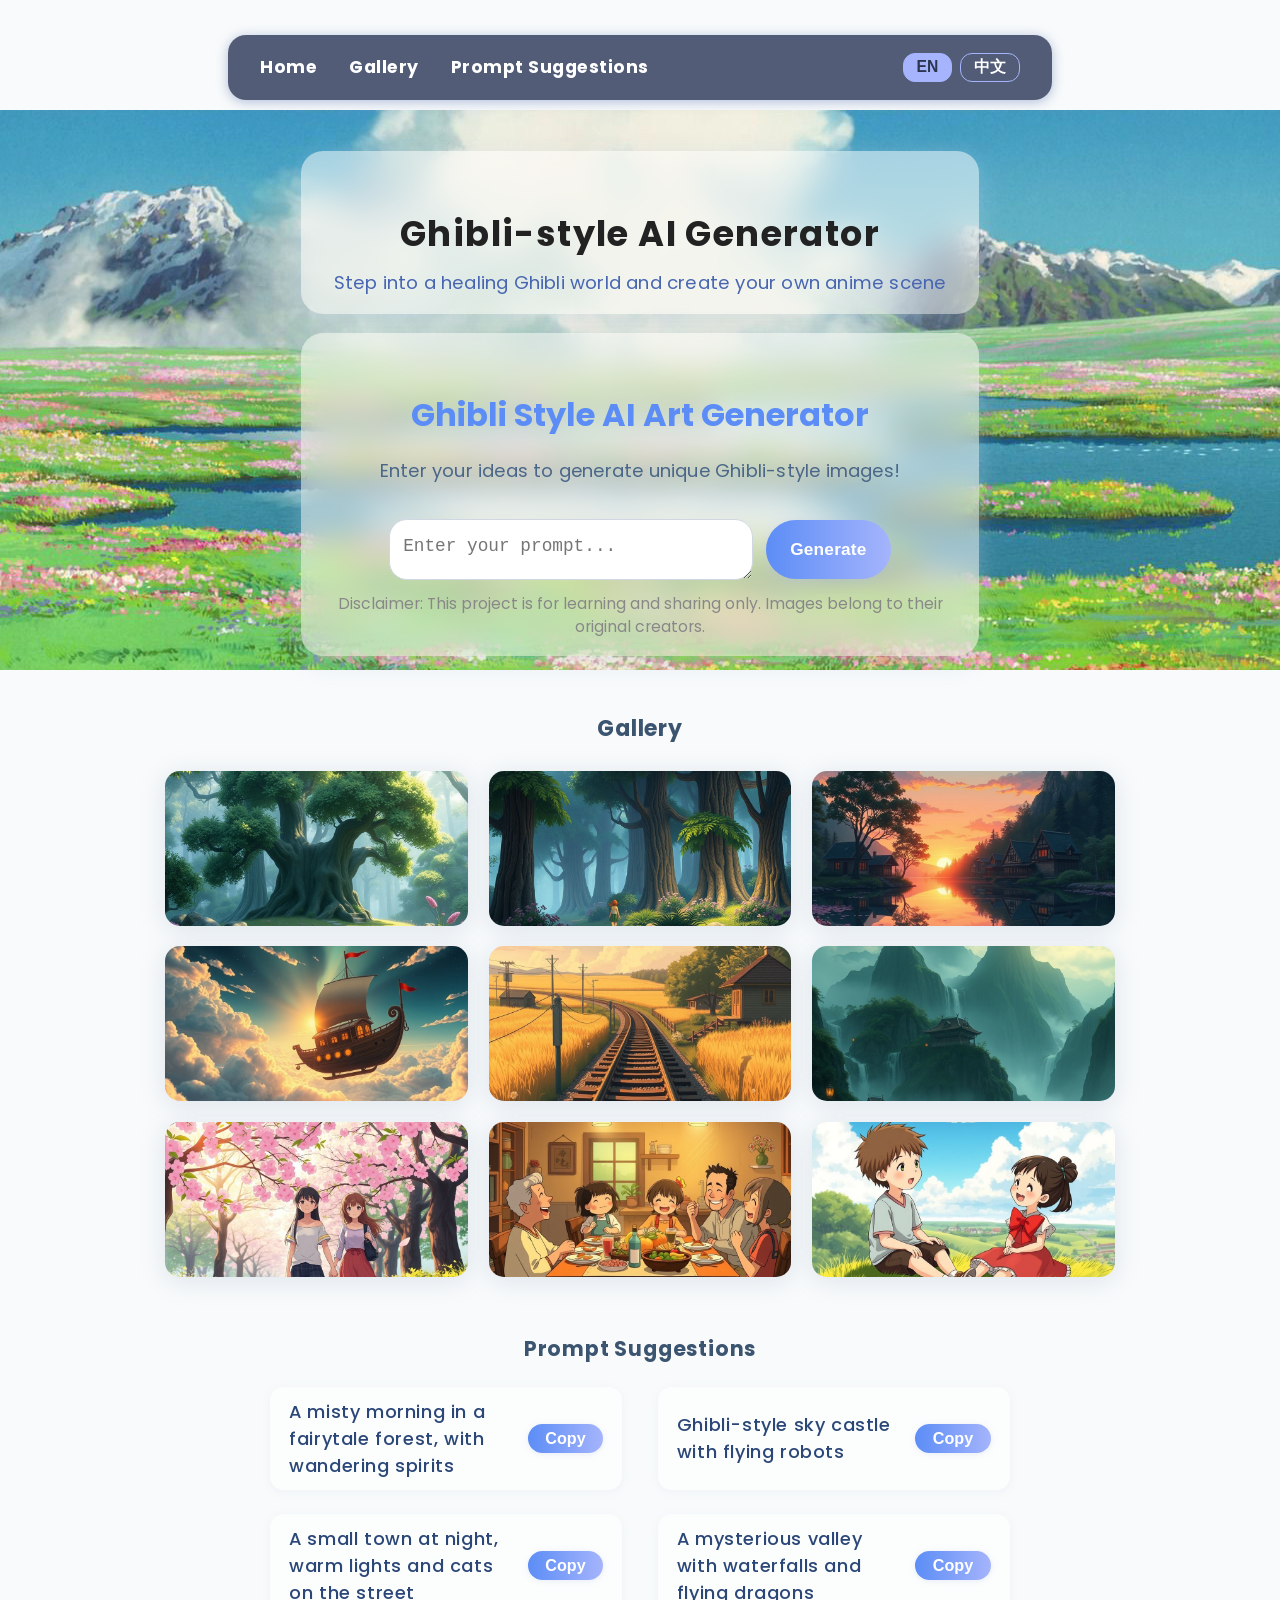
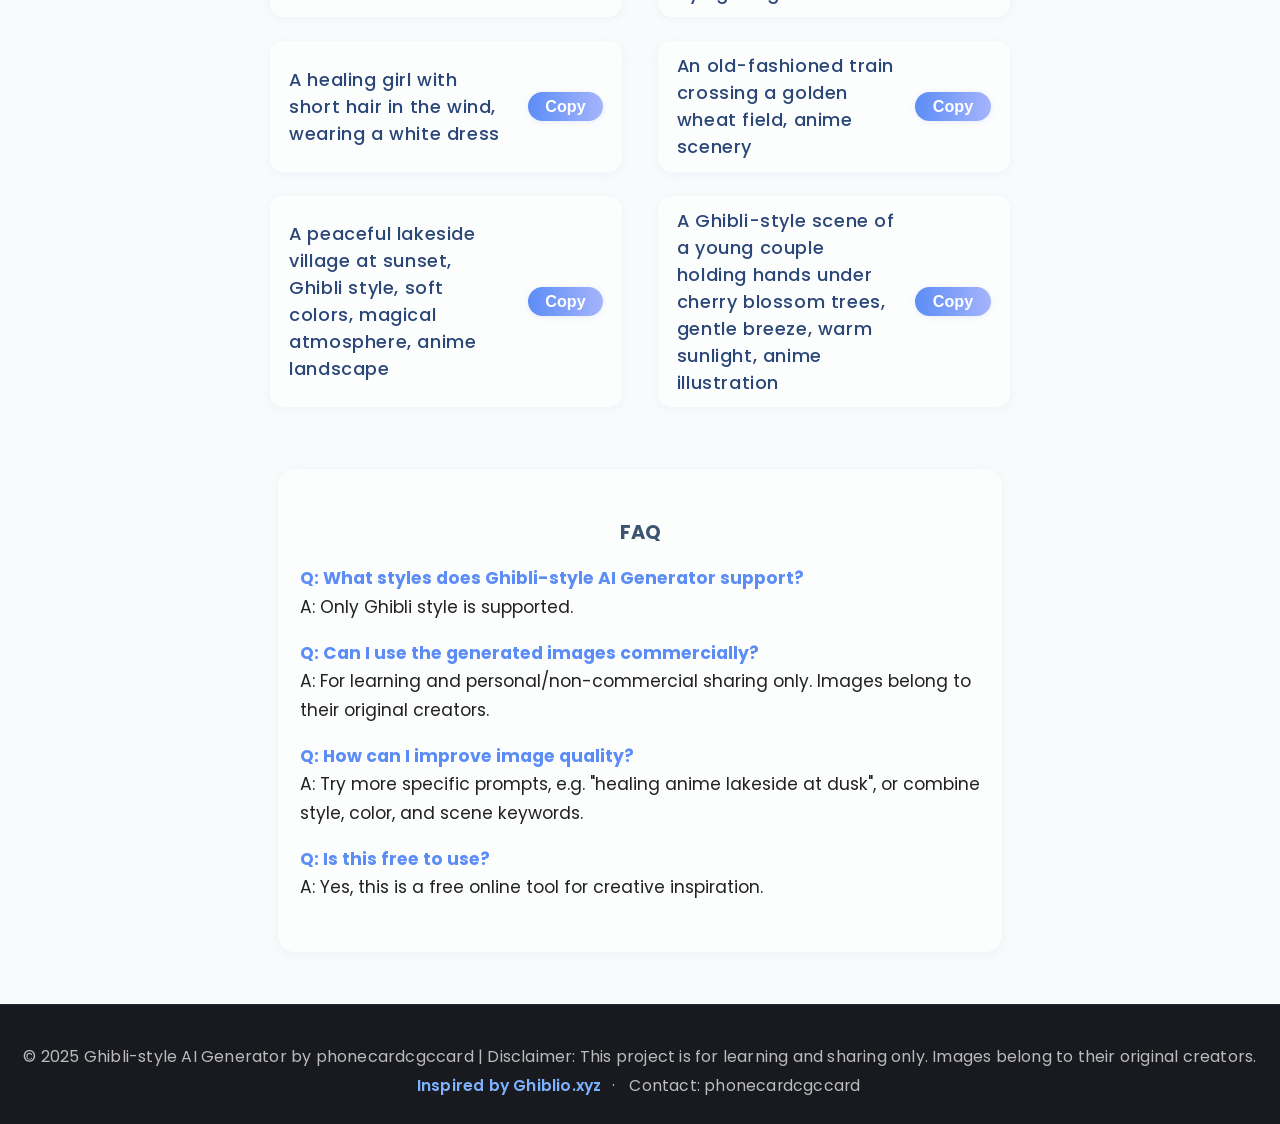
==== commit 27d7827b: "Update index.html" ====
--- a/index.html
+++ b/index.html
@@ -14,7 +14,6 @@
       background: #f8fafb;
       min-height: 100vh;
     }
-    /* ===== 1. Hero 背景图居中下移，位于品牌卡片和生成器卡片下方 ===== */
     .hero-bg {
       position: absolute;
       top: 110px;
@@ -27,7 +26,6 @@
       opacity: 0.89;
       filter: blur(0.5px) saturate(1.08);
     }
-    /* ===== 2. 品牌名和生成器同宽毛玻璃卡片 ===== */
     .brand-glass, .generator-glass {
       max-width: 640px;
       margin: 0 auto;
@@ -83,17 +81,24 @@
       display: flex;
       gap: 0.5rem;
       width: 100%;
-      max-width: 460px;
+      max-width: 520px;
       justify-content: center;
-    }
+      align-items: flex-start;
+    }
+    /* 让输入框为多行textarea并且更高 */
     #prompt-input {
-      width: 65%;
-      min-width: 120px;
-      max-width: 320px;
-      padding: 0.7rem;
+      width: 70%;
+      min-width: 140px;
+      max-width: 400px;
+      min-height: 2.8em;
+      height: 3.4em;
+      padding: 0.78rem 0.8rem;
       border-radius: 18px;
       border: 1px solid #d0d7e2;
       font-size: 1.11rem;
+      resize: vertical;
+      line-height: 1.5;
+      box-sizing: border-box;
     }
     .btn {
       background: linear-gradient(90deg, #5c8df6, #a5b4fc);
@@ -107,6 +112,10 @@
       transition: box-shadow 0.19s, transform 0.19s, background 0.19s;
       box-shadow: 0 2px 12px #a5b4fc44;
       cursor: pointer;
+      margin-top: 0.07em;
+      height: 3.4em;
+      display: flex;
+      align-items: center;
     }
     .btn:hover {
       background: linear-gradient(90deg, #a5b4fc, #5c8df6);
@@ -121,14 +130,19 @@
       align-items: center;
       justify-content: center;
     }
+    /* 图片等比例缩放，最大宽度与卡片相同，居中 */
     #result-image {
-      max-width: 99vw;
-      width: 340px;
-      border-radius: 14px;
+      max-width: 600px;
+      width: 100%;
+      height: auto;
+      border-radius: 18px;
       box-shadow: 0 7px 32px #a5b4fc66;
       margin-bottom: 1.1rem;
       background: #f8fafb;
       display: block;
+      margin-left: auto;
+      margin-right: auto;
+      object-fit: contain;
     }
     .generator-btn-row {
       display: flex;
@@ -150,8 +164,9 @@
       .generator-glass h2 { font-size: 1.22rem; }
       .hero-bg { height: 400px; }
       #result-image { width: 99vw; max-width: 99vw; }
-    }
-    /* ===== 3. Gallery九宫格 ===== */
+      #prompt-input { max-width: 99vw; }
+    }
+    /* Gallery九宫格 */
     #gallery {
       margin: 3.5rem 0 2.5rem 0;
     }
@@ -192,7 +207,7 @@
       .gallery-grid { grid-template-columns: 1fr; }
       .gallery-grid img { height: 70px; }
     }
-    /* ===== 4. Prompt两列排列 ===== */
+    /* Prompt两列排列 */
     #prompts {
       margin: 3.5rem 0 2.5rem 0;
     }
@@ -247,7 +262,7 @@
     .copy-btn:hover {
       background: linear-gradient(90deg, #a5b4fc, #5c8df6);
     }
-    /* ===== 5. FAQ块 ===== */
+    /* FAQ块 */
     .faq-section {
       margin: 3.5rem auto 2.5rem auto;
       max-width: 680px;
@@ -275,7 +290,7 @@
     .faq-list li strong {
       color: #5c8df6;
     }
-    /* ===== 6. 页脚黑色背景 ===== */
+    /* 页脚黑色背景 */
     footer {
       text-align: center;
       color: #bbb;
@@ -334,13 +349,13 @@
     <h2>Ghibli Style AI Art Generator</h2>
     <p>Enter your ideas to generate unique Ghibli-style images!</p>
     <form id="prompt-form">
-      <input type="text" id="prompt-input" placeholder="Enter your prompt..." aria-label="Prompt">
+      <textarea id="prompt-input" placeholder="Enter your prompt..." aria-label="Prompt" rows="3"></textarea>
       <button class="btn" type="submit" aria-label="Generate">Generate</button>
     </form>
     <div id="generate-loading" style="display:none;">Generating...</div>
     <div id="generate-error" style="display:none;color:red;"></div>
     <div id="result-image-wrap" style="display:none;">
-      <img id="result-image" style="max-width:340px;border-radius:14px;" alt="AI生成图片"/>
+      <img id="result-image" alt="AI生成图片"/>
       <div class="generator-btn-row">
         <button id="regenerate-btn" style="display:none;">Regenerate</button>
         <button id="save-image-btn" style="display:none;">Save Image</button>
@@ -443,6 +458,3 @@
   <script src="assets/js/main.js"></script>
 </body>
 </html>
-
-
-
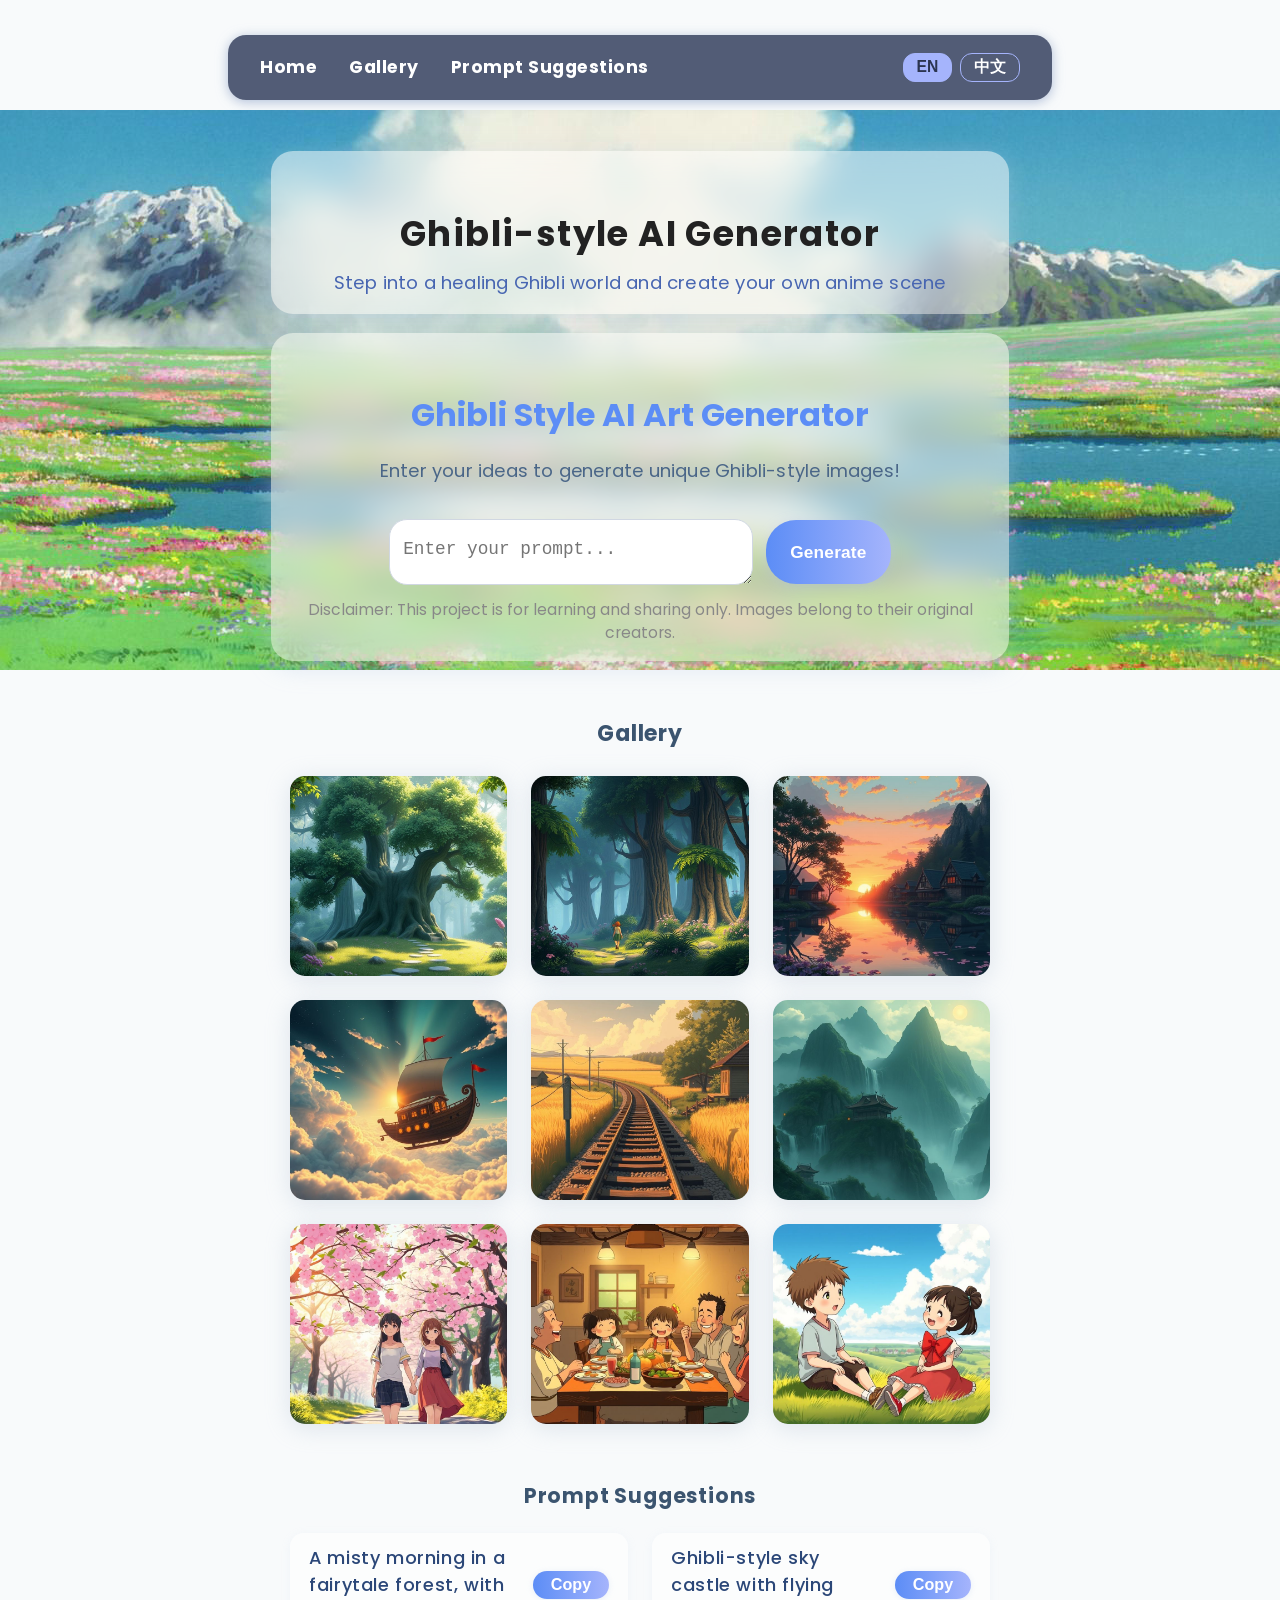
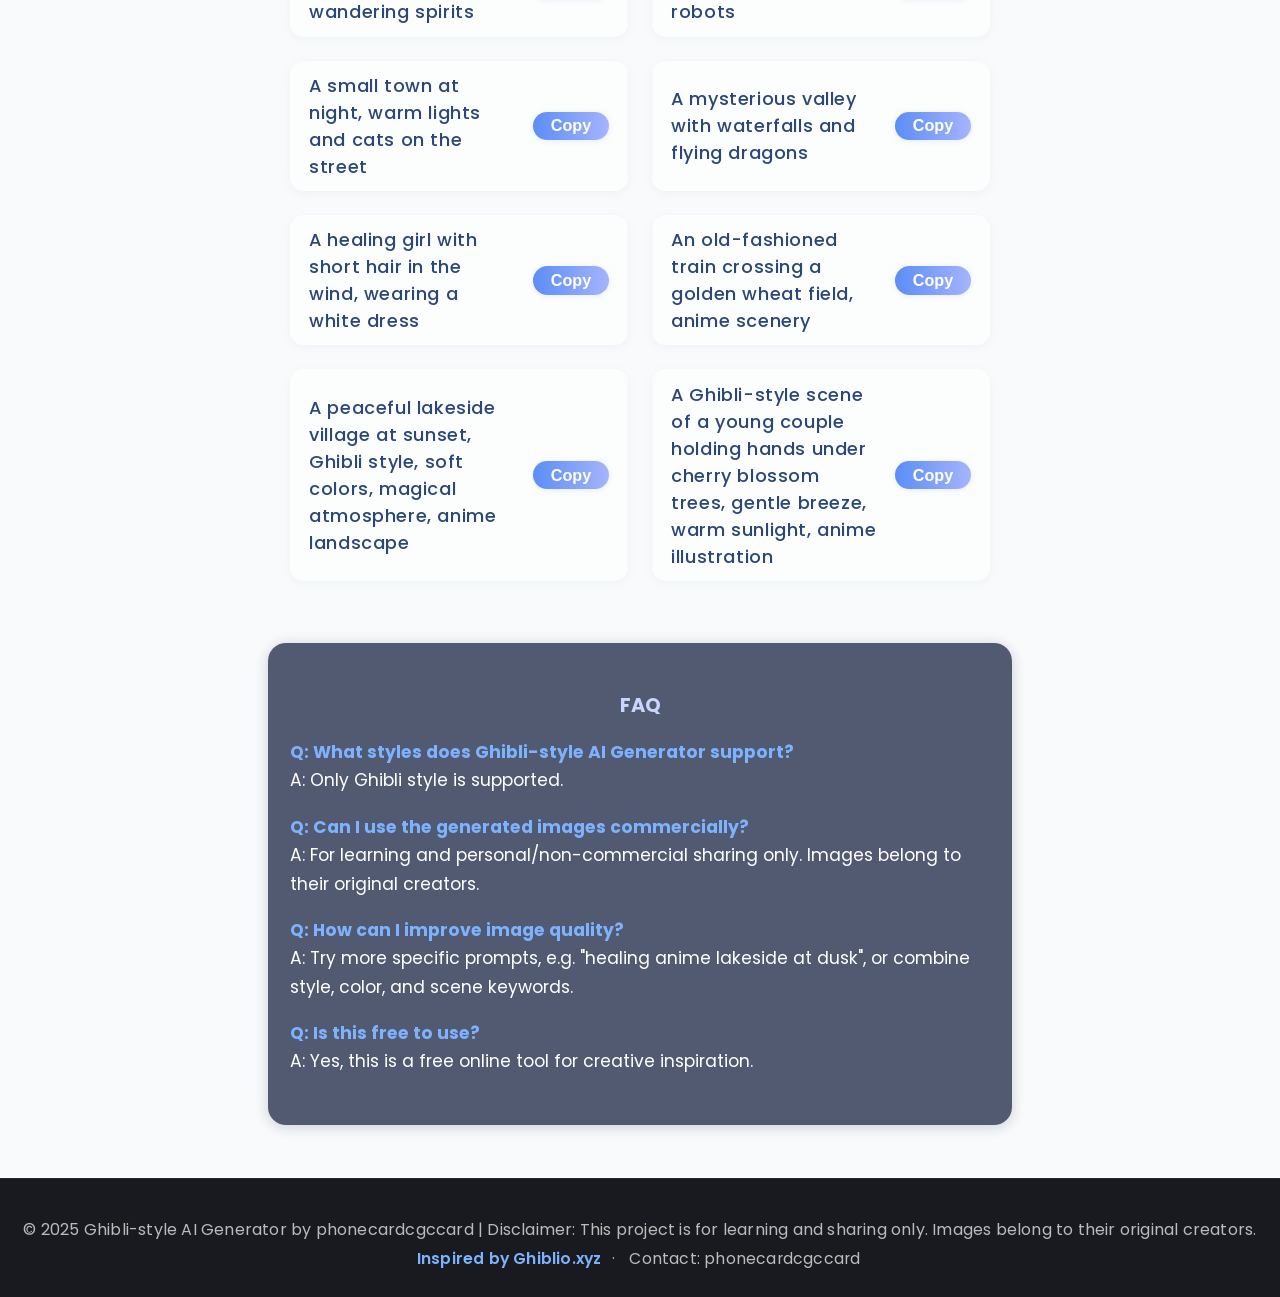
==== commit f532631f: "Update index.html" ====
--- a/index.html
+++ b/index.html
@@ -27,7 +27,7 @@
       filter: blur(0.5px) saturate(1.08);
     }
     .brand-glass, .generator-glass {
-      max-width: 640px;
+      max-width: 700px;
       margin: 0 auto;
       background: rgba(255,255,255,0.52);
       backdrop-filter: blur(15px);
@@ -85,19 +85,19 @@
       justify-content: center;
       align-items: flex-start;
     }
-    /* 让输入框为多行textarea并且更高 */
+    /* 多行输入textarea，足够高 */
     #prompt-input {
       width: 70%;
       min-width: 140px;
-      max-width: 400px;
-      min-height: 2.8em;
-      height: 3.4em;
-      padding: 0.78rem 0.8rem;
+      max-width: 450px;
+      min-height: 3.5em;
+      height: 3.7em;
+      padding: 0.94rem 0.8rem;
       border-radius: 18px;
       border: 1px solid #d0d7e2;
       font-size: 1.11rem;
       resize: vertical;
-      line-height: 1.5;
+      line-height: 1.6;
       box-sizing: border-box;
     }
     .btn {
@@ -113,7 +113,7 @@
       box-shadow: 0 2px 12px #a5b4fc44;
       cursor: pointer;
       margin-top: 0.07em;
-      height: 3.4em;
+      height: 3.7em;
       display: flex;
       align-items: center;
     }
@@ -132,7 +132,7 @@
     }
     /* 图片等比例缩放，最大宽度与卡片相同，居中 */
     #result-image {
-      max-width: 600px;
+      max-width: 700px;
       width: 100%;
       height: auto;
       border-radius: 18px;
@@ -159,12 +159,18 @@
       color:#888;
       margin-top:0.8rem;
     }
+    @media (max-width: 800px) {
+      .brand-glass, .generator-glass, #result-image { max-width: 99vw; }
+      .gallery-grid, .prompts-list { max-width: 99vw; }
+      .generator-glass form { max-width: 98vw; }
+    }
     @media (max-width: 700px) {
-      .brand-glass, .generator-glass { max-width: 99vw; padding: 1.1rem 0.2rem; }
+      .brand-glass, .generator-glass { padding: 1.1rem 0.2rem; }
       .generator-glass h2 { font-size: 1.22rem; }
       .hero-bg { height: 400px; }
       #result-image { width: 99vw; max-width: 99vw; }
       #prompt-input { max-width: 99vw; }
+      .gallery-grid, .prompts-list { max-width: 99vw; }
     }
     /* Gallery九宫格 */
     #gallery {
@@ -180,14 +186,14 @@
     .gallery-grid {
       display: grid;
       grid-template-columns: repeat(3, 1fr);
-      gap: 1.3rem;
-      max-width: 950px;
+      gap: 1.5rem;
+      max-width: 700px;
       margin: 0 auto;
-      padding: 0 1rem;
+      padding: 0;
     }
     .gallery-grid img {
       width: 100%;
-      height: 155px;
+      height: 200px;
       object-fit: cover;
       border-radius: 15px;
       box-shadow: 0 4px 24px 0 #a8b9d055;
@@ -201,13 +207,13 @@
     }
     @media (max-width: 700px) {
       .gallery-grid { grid-template-columns: repeat(2, 1fr); }
-      .gallery-grid img { height: 94px; }
+      .gallery-grid img { height: 110px; }
     }
     @media (max-width: 400px) {
       .gallery-grid { grid-template-columns: 1fr; }
       .gallery-grid img { height: 70px; }
     }
-    /* Prompt两列排列 */
+    /* Prompt两列排列，宽度同gallery */
     #prompts {
       margin: 3.5rem 0 2.5rem 0;
     }
@@ -221,10 +227,10 @@
     .prompts-list {
       display: grid;
       grid-template-columns: 1fr 1fr;
-      gap: 1.1rem 2.2rem;
-      max-width: 740px;
+      gap: 1.1rem 1.5rem;
+      max-width: 700px;
       margin: 0 auto;
-      padding: 0 1rem;
+      padding: 0;
     }
     @media (max-width: 700px) {
       .prompts-list { grid-template-columns: 1fr; gap: 0.7rem; }
@@ -265,17 +271,18 @@
     /* FAQ块 */
     .faq-section {
       margin: 3.5rem auto 2.5rem auto;
-      max-width: 680px;
-      background: rgba(255,255,255,0.67);
+      max-width: 700px;
+      background: rgba(30,40,70,0.76);
       border-radius: 18px;
-      box-shadow: 0 2px 10px #b4cbe922;
+      box-shadow: 0 2px 14px #1c2a4533;
       padding: 2rem 1.4rem;
       font-size: 1.08rem;
+      color: #fff;
     }
     .faq-section h2 {
       text-align: center;
       margin-bottom: 1.1rem;
-      color: #3b546f;
+      color: #c6d6fd;
       font-size: 1.22rem;
     }
     .faq-list {
@@ -288,7 +295,7 @@
       line-height: 1.65;
     }
     .faq-list li strong {
-      color: #5c8df6;
+      color: #7db2ff;
     }
     /* 页脚黑色背景 */
     footer {
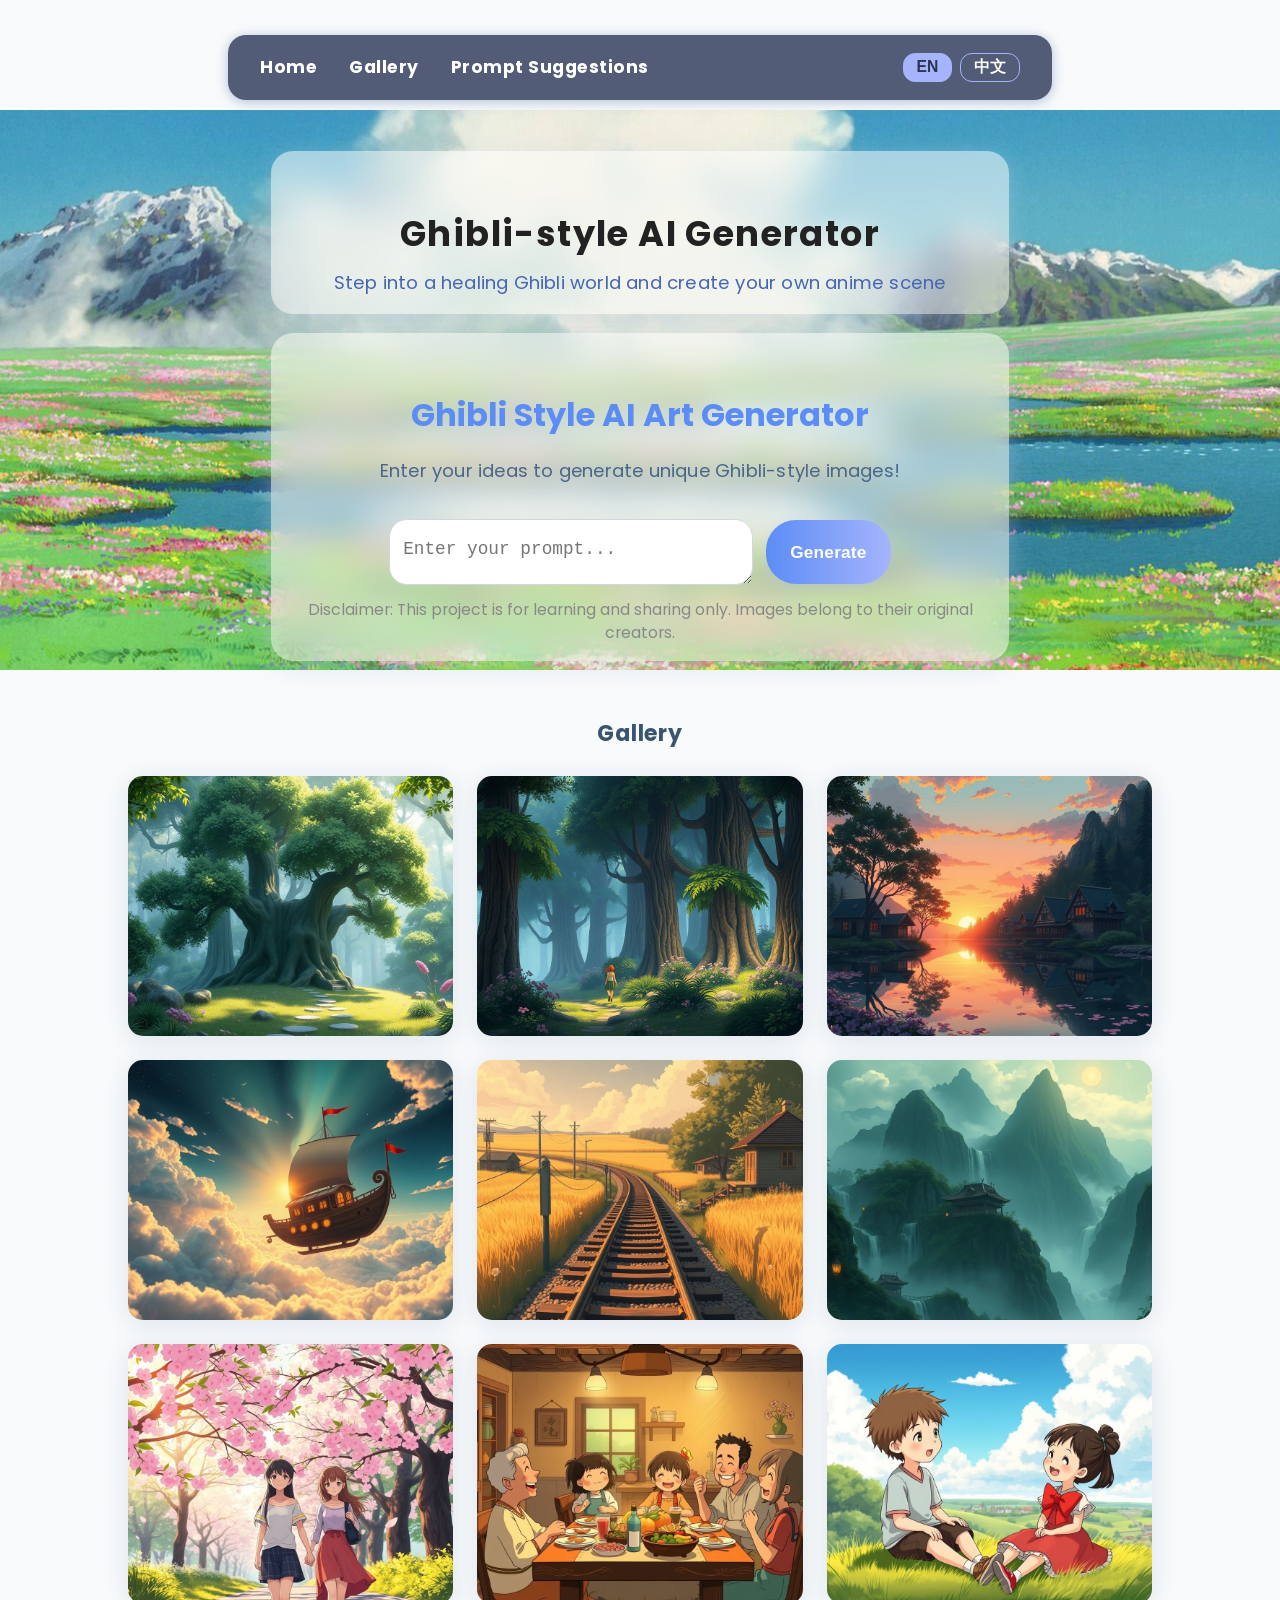
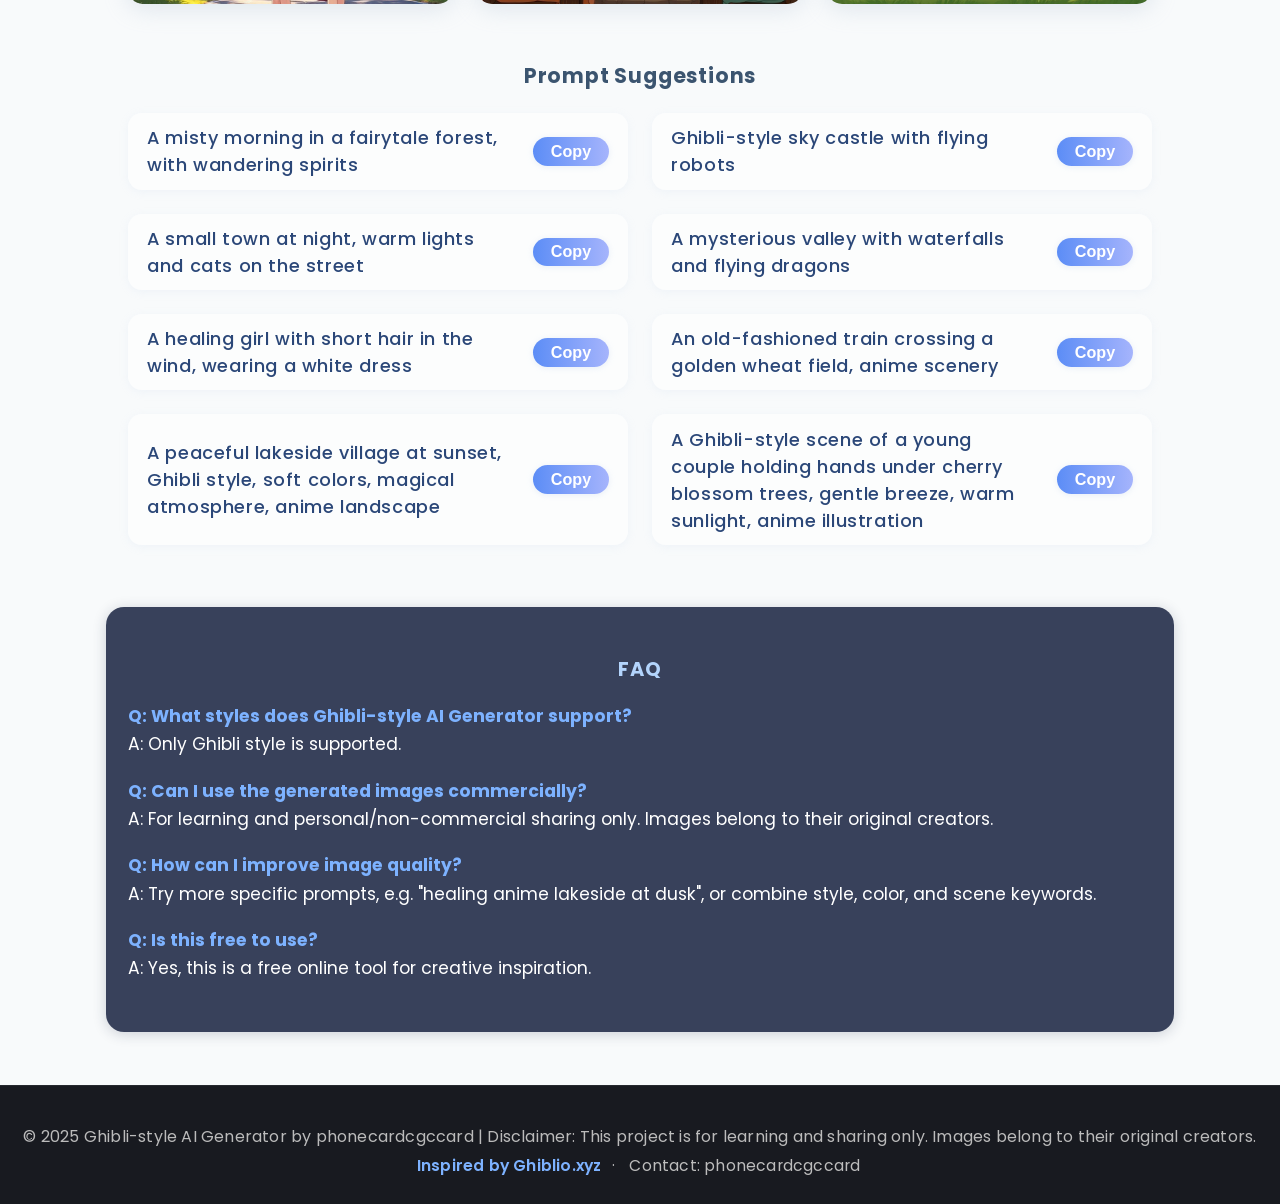
==== commit 88a29abb: "Update index.html" ====
--- a/index.html
+++ b/index.html
@@ -85,7 +85,6 @@
       justify-content: center;
       align-items: flex-start;
     }
-    /* 多行输入textarea，足够高 */
     #prompt-input {
       width: 70%;
       min-width: 140px;
@@ -130,10 +129,9 @@
       align-items: center;
       justify-content: center;
     }
-    /* 图片等比例缩放，最大宽度与卡片相同，居中 */
     #result-image {
-      max-width: 700px;
       width: 100%;
+      max-width: 80vw;
       height: auto;
       border-radius: 18px;
       box-shadow: 0 7px 32px #a5b4fc66;
@@ -143,6 +141,7 @@
       margin-left: auto;
       margin-right: auto;
       object-fit: contain;
+      /* 保持居中和最大化 */
     }
     .generator-btn-row {
       display: flex;
@@ -159,9 +158,12 @@
       color:#888;
       margin-top:0.8rem;
     }
-    @media (max-width: 800px) {
-      .brand-glass, .generator-glass, #result-image { max-width: 99vw; }
-      .gallery-grid, .prompts-list { max-width: 99vw; }
+    @media (max-width: 1200px) {
+      .brand-glass, .generator-glass, .gallery-grid, .prompts-list, #result-image { max-width: 95vw; }
+    }
+    @media (max-width: 900px) {
+      .brand-glass, .generator-glass, .gallery-grid, .prompts-list { max-width: 99vw; }
+      #result-image { max-width: 99vw; }
       .generator-glass form { max-width: 98vw; }
     }
     @media (max-width: 700px) {
@@ -172,7 +174,7 @@
       #prompt-input { max-width: 99vw; }
       .gallery-grid, .prompts-list { max-width: 99vw; }
     }
-    /* Gallery九宫格 */
+    /* Gallery九宫格，占满屏80% */
     #gallery {
       margin: 3.5rem 0 2.5rem 0;
     }
@@ -187,13 +189,15 @@
       display: grid;
       grid-template-columns: repeat(3, 1fr);
       gap: 1.5rem;
-      max-width: 700px;
+      max-width: min(1100px, 80vw);
       margin: 0 auto;
       padding: 0;
     }
     .gallery-grid img {
       width: 100%;
-      height: 200px;
+      height: 22vw;
+      max-height: 260px;
+      min-height: 140px;
       object-fit: cover;
       border-radius: 15px;
       box-shadow: 0 4px 24px 0 #a8b9d055;
@@ -205,13 +209,13 @@
       transform: scale(1.06);
       box-shadow: 0 7px 32px #a5b4fc66;
     }
+    @media (max-width: 1000px) {
+      .gallery-grid { grid-template-columns: repeat(2, 1fr); }
+      .gallery-grid img { height: 30vw; }
+    }
     @media (max-width: 700px) {
-      .gallery-grid { grid-template-columns: repeat(2, 1fr); }
-      .gallery-grid img { height: 110px; }
-    }
-    @media (max-width: 400px) {
       .gallery-grid { grid-template-columns: 1fr; }
-      .gallery-grid img { height: 70px; }
+      .gallery-grid img { height: 50vw; min-height: 90px; }
     }
     /* Prompt两列排列，宽度同gallery */
     #prompts {
@@ -228,7 +232,7 @@
       display: grid;
       grid-template-columns: 1fr 1fr;
       gap: 1.1rem 1.5rem;
-      max-width: 700px;
+      max-width: min(1100px, 80vw);
       margin: 0 auto;
       padding: 0;
     }
@@ -268,11 +272,11 @@
     .copy-btn:hover {
       background: linear-gradient(90deg, #a5b4fc, #5c8df6);
     }
-    /* FAQ块 */
+    /* FAQ块，深色毛玻璃 */
     .faq-section {
       margin: 3.5rem auto 2.5rem auto;
-      max-width: 700px;
-      background: rgba(30,40,70,0.76);
+      max-width: min(1100px, 80vw);
+      background: rgba(30,40,70,0.88);
       border-radius: 18px;
       box-shadow: 0 2px 14px #1c2a4533;
       padding: 2rem 1.4rem;
@@ -282,8 +286,9 @@
     .faq-section h2 {
       text-align: center;
       margin-bottom: 1.1rem;
-      color: #c6d6fd;
+      color: #b3d4fc;
       font-size: 1.22rem;
+      letter-spacing: 1px;
     }
     .faq-list {
       margin: 0;
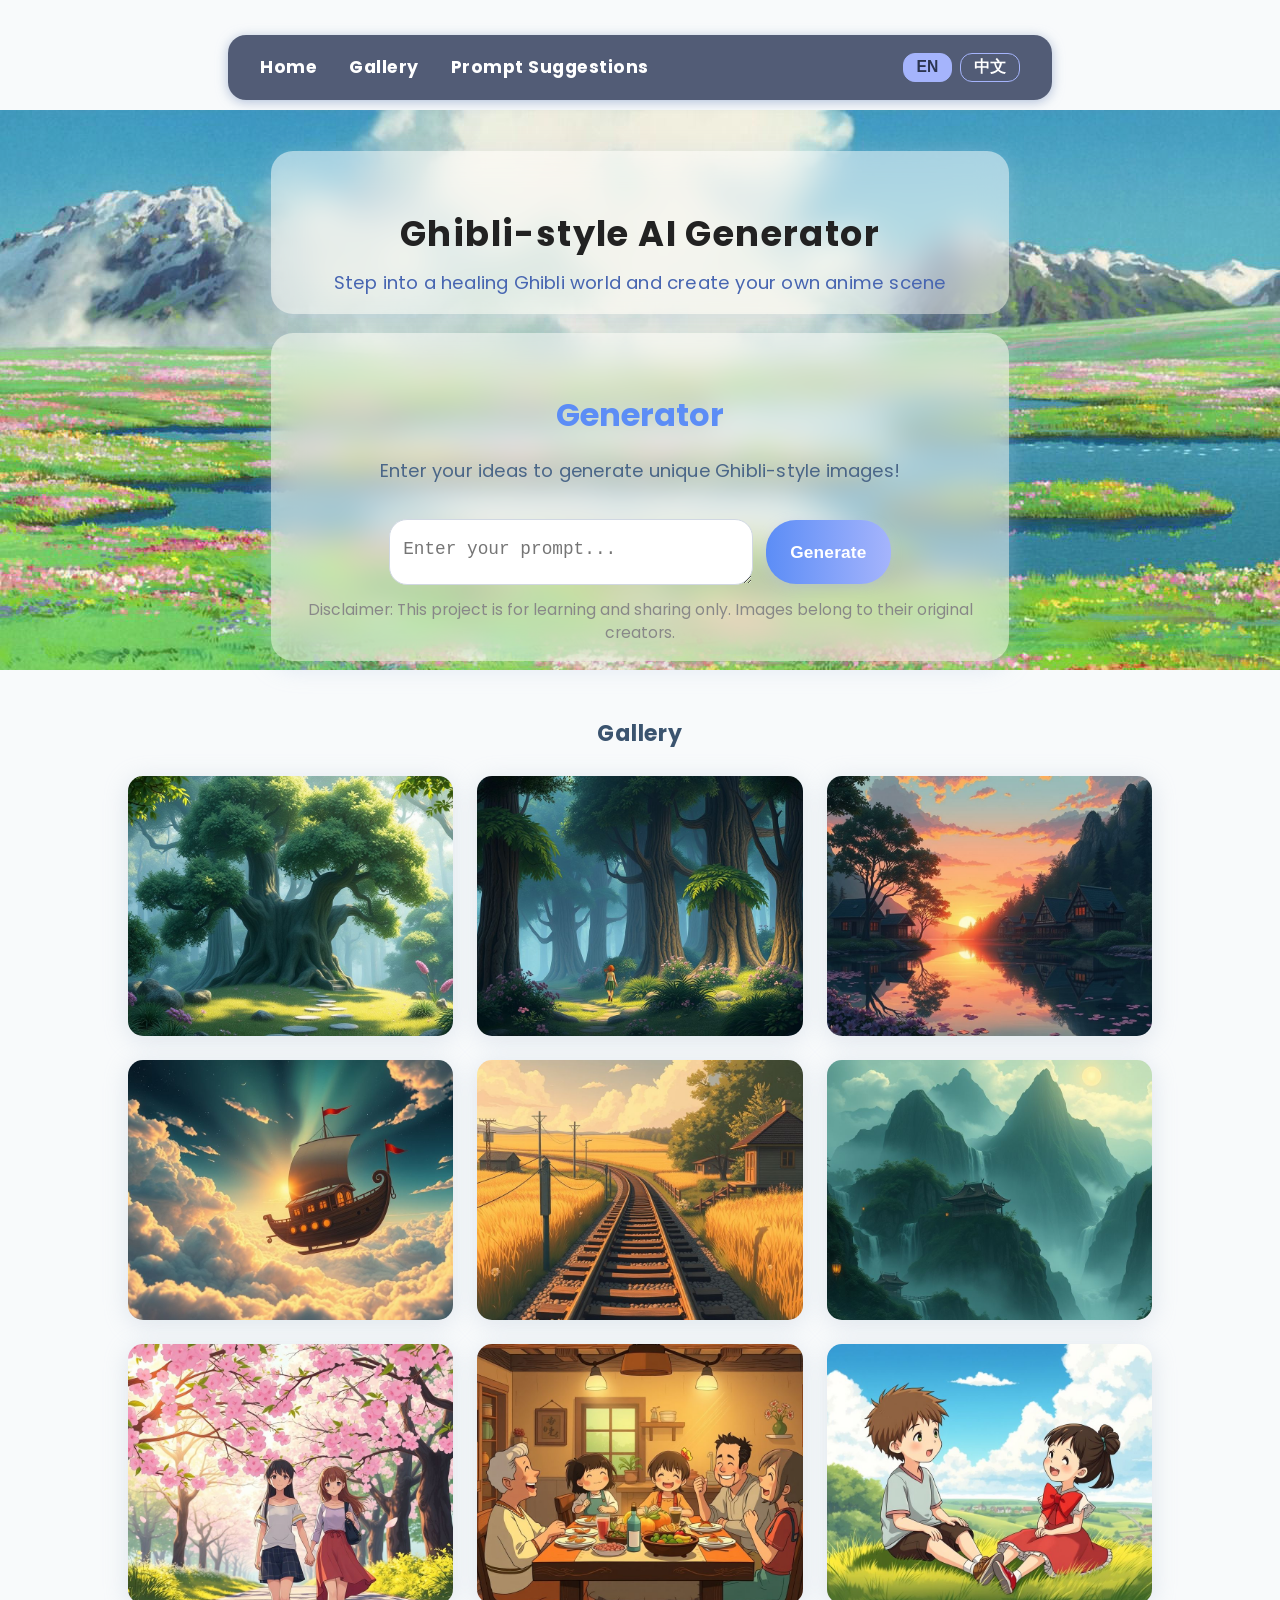
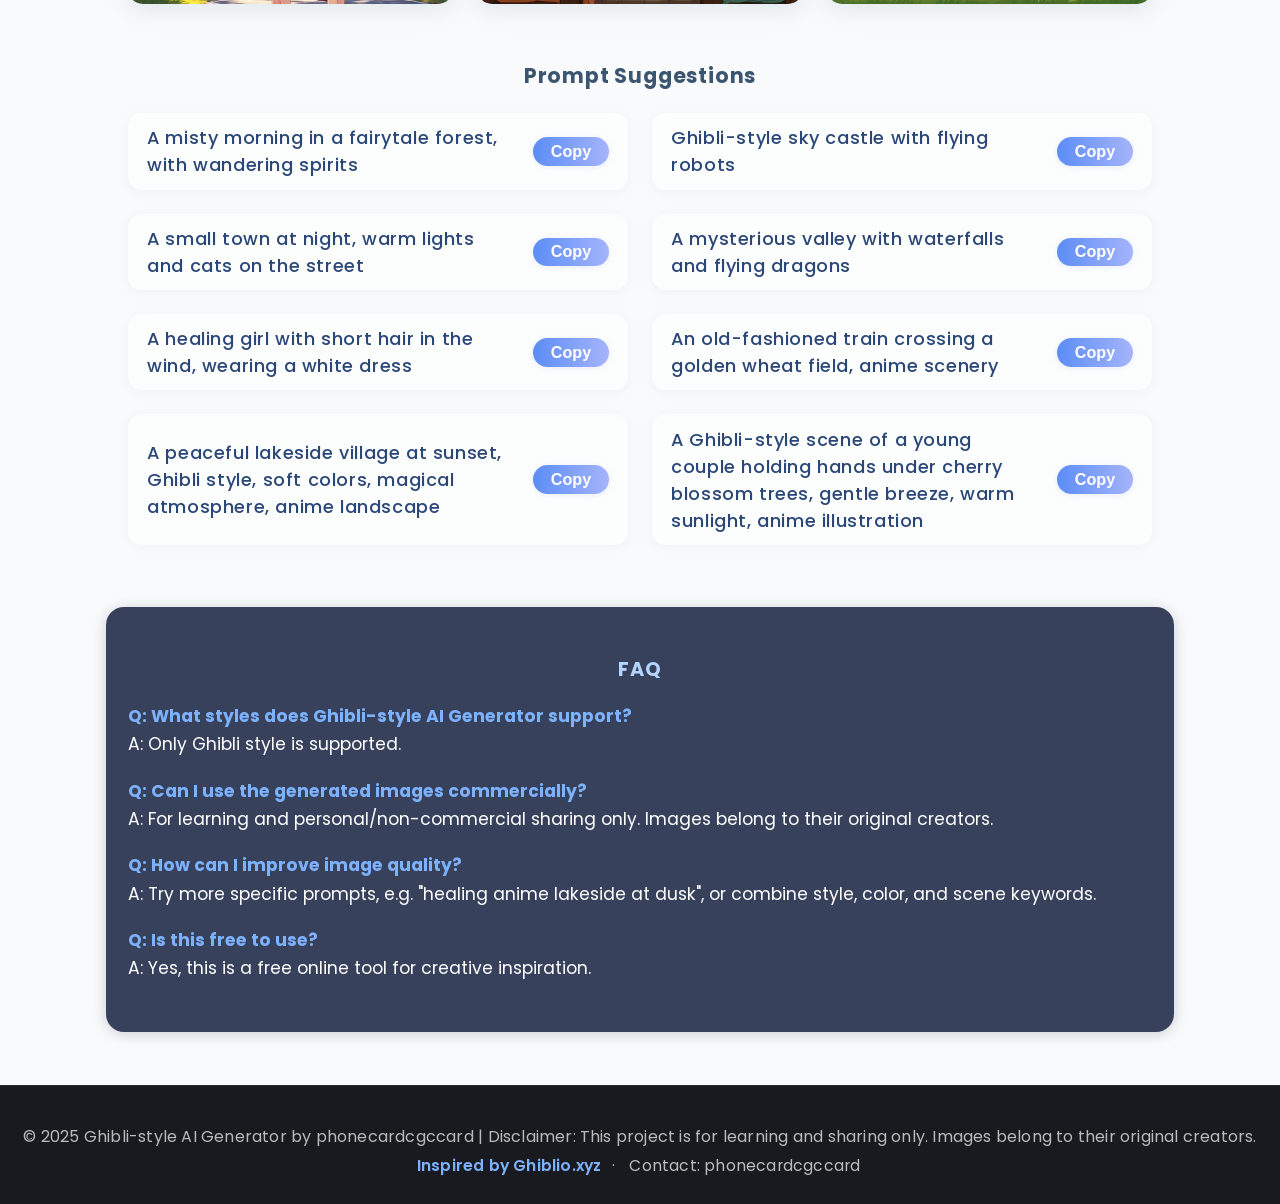
==== commit 7a5fbea1: "Update index.html" ====
--- a/index.html
+++ b/index.html
@@ -3,10 +3,12 @@
 <head>
   <meta charset="UTF-8" />
   <meta name="viewport" content="width=device-width,initial-scale=1.0" />
-  <title>Ghibli-style AI Generator</title>
+  <!-- 标题i18n -->
+  <title data-i18n="title">Ghibli-style AI Generator</title>
   <link rel="stylesheet" href="assets/css/style.min.css" />
   <link href="https://fonts.googleapis.com/css?family=Poppins:400,600&display=swap" rel="stylesheet">
   <style>
+    /* ...所有原有样式未更动... */
     body {
       font-family: 'Poppins', Arial, sans-serif;
       margin: 0;
@@ -341,9 +343,9 @@
 <body>
   <div class="hero-bg"></div>
   <nav>
-    <a href="#">Home</a>
-    <a href="#gallery">Gallery</a>
-    <a href="#prompts">Prompt Suggestions</a>
+    <a href="#" data-i18n="navHome">Home</a>
+    <a href="#gallery" data-i18n="navGallery">Gallery</a>
+    <a href="#prompts" data-i18n="navPrompts">Prompt Suggestions</a>
     <div class="lang-switch">
       <button id="lang-en" class="lang-btn active" aria-label="English">EN</button>
       <button id="lang-zh" class="lang-btn" aria-label="中文">中文</button>
@@ -352,35 +354,35 @@
 
   <!-- 品牌名毛玻璃卡片 -->
   <div class="brand-glass">
-    <h1>Ghibli-style AI Generator</h1>
-    <p>Step into a healing Ghibli world and create your own anime scene</p>
+    <h1 data-i18n="title">Ghibli-style AI Generator</h1>
+    <p data-i18n="subtitle">Step into a healing Ghibli world and create your own anime scene</p>
   </div>
 
   <!-- 生成器毛玻璃卡片，与品牌卡片同宽且正下方 -->
   <div class="generator-glass">
-    <h2>Ghibli Style AI Art Generator</h2>
-    <p>Enter your ideas to generate unique Ghibli-style images!</p>
+    <h2 data-i18n="generatorTitle">Ghibli Style AI Art Generator</h2>
+    <p data-i18n="generatorHint">Enter your ideas to generate unique Ghibli-style images!</p>
     <form id="prompt-form">
       <textarea id="prompt-input" placeholder="Enter your prompt..." aria-label="Prompt" rows="3"></textarea>
-      <button class="btn" type="submit" aria-label="Generate">Generate</button>
+      <button class="btn" type="submit" data-i18n="generateBtn" aria-label="Generate">Generate</button>
     </form>
-    <div id="generate-loading" style="display:none;">Generating...</div>
+    <div id="generate-loading" style="display:none;" data-i18n="generating">Generating...</div>
     <div id="generate-error" style="display:none;color:red;"></div>
     <div id="result-image-wrap" style="display:none;">
       <img id="result-image" alt="AI生成图片"/>
       <div class="generator-btn-row">
-        <button id="regenerate-btn" style="display:none;">Regenerate</button>
-        <button id="save-image-btn" style="display:none;">Save Image</button>
+        <button id="regenerate-btn" style="display:none;" data-i18n="regenerateBtn">Regenerate</button>
+        <button id="save-image-btn" style="display:none;" data-i18n="saveImageBtn">Save Image</button>
       </div>
     </div>
     <div class="ai-disclaimer">
-      Disclaimer: This project is for learning and sharing only. Images belong to their original creators.
+      <span data-i18n="disclaimer">Disclaimer: This project is for learning and sharing only. Images belong to their original creators.</span>
     </div>
   </div>
 
   <main>
     <section id="gallery">
-      <h2>Gallery</h2>
+      <h2 data-i18n="galleryTitle">Gallery</h2>
       <div class="gallery-grid">
         <img src="assets/img/gallery1.jpg" alt="Ghibli风格：森林精灵晨雾插画">
         <img src="assets/img/gallery2.jpg" alt="吉卜力风格：天空之城飞行机器人">
@@ -395,54 +397,54 @@
     </section>
 
     <section id="prompts">
-      <h2>Prompt Suggestions</h2>
+      <h2 data-i18n="promptSuggestions">Prompt Suggestions</h2>
       <div class="prompts-list">
         <div class="prompt-card">
-          <span class="prompt-text">A misty morning in a fairytale forest, with wandering spirits</span>
-          <button class="copy-btn" onclick="copyPrompt(this)" aria-label="Copy Prompt">Copy</button>
-        </div>
-        <div class="prompt-card">
-          <span class="prompt-text">Ghibli-style sky castle with flying robots</span>
-          <button class="copy-btn" onclick="copyPrompt(this)" aria-label="Copy Prompt">Copy</button>
-        </div>
-        <div class="prompt-card">
-          <span class="prompt-text">A small town at night, warm lights and cats on the street</span>
-          <button class="copy-btn" onclick="copyPrompt(this)" aria-label="Copy Prompt">Copy</button>
-        </div>
-        <div class="prompt-card">
-          <span class="prompt-text">A mysterious valley with waterfalls and flying dragons</span>
-          <button class="copy-btn" onclick="copyPrompt(this)" aria-label="Copy Prompt">Copy</button>
-        </div>
-        <div class="prompt-card">
-          <span class="prompt-text">A healing girl with short hair in the wind, wearing a white dress</span>
-          <button class="copy-btn" onclick="copyPrompt(this)" aria-label="Copy Prompt">Copy</button>
-        </div>
-        <div class="prompt-card">
-          <span class="prompt-text">An old-fashioned train crossing a golden wheat field, anime scenery</span>
-          <button class="copy-btn" onclick="copyPrompt(this)" aria-label="Copy Prompt">Copy</button>
-        </div>
-        <div class="prompt-card">
-          <span class="prompt-text">A peaceful lakeside village at sunset, Ghibli style, soft colors, magical atmosphere, anime landscape</span>
-          <button class="copy-btn" onclick="copyPrompt(this)" aria-label="Copy Prompt">Copy</button>
-        </div>
-        <div class="prompt-card">
-          <span class="prompt-text">A Ghibli-style scene of a young couple holding hands under cherry blossom trees, gentle breeze, warm sunlight, anime illustration</span>
-          <button class="copy-btn" onclick="copyPrompt(this)" aria-label="Copy Prompt">Copy</button>
+          <span class="prompt-text" data-i18n="prompt1">A misty morning in a fairytale forest, with wandering spirits</span>
+          <button class="copy-btn" data-i18n="copyBtn" onclick="copyPrompt(this)" aria-label="Copy Prompt">Copy</button>
+        </div>
+        <div class="prompt-card">
+          <span class="prompt-text" data-i18n="prompt2">Ghibli-style sky castle with flying robots</span>
+          <button class="copy-btn" data-i18n="copyBtn" onclick="copyPrompt(this)" aria-label="Copy Prompt">Copy</button>
+        </div>
+        <div class="prompt-card">
+          <span class="prompt-text" data-i18n="prompt3">A small town at night, warm lights and cats on the street</span>
+          <button class="copy-btn" data-i18n="copyBtn" onclick="copyPrompt(this)" aria-label="Copy Prompt">Copy</button>
+        </div>
+        <div class="prompt-card">
+          <span class="prompt-text" data-i18n="prompt4">A mysterious valley with waterfalls and flying dragons</span>
+          <button class="copy-btn" data-i18n="copyBtn" onclick="copyPrompt(this)" aria-label="Copy Prompt">Copy</button>
+        </div>
+        <div class="prompt-card">
+          <span class="prompt-text" data-i18n="prompt5">A healing girl with short hair in the wind, wearing a white dress</span>
+          <button class="copy-btn" data-i18n="copyBtn" onclick="copyPrompt(this)" aria-label="Copy Prompt">Copy</button>
+        </div>
+        <div class="prompt-card">
+          <span class="prompt-text" data-i18n="prompt6">An old-fashioned train crossing a golden wheat field, anime scenery</span>
+          <button class="copy-btn" data-i18n="copyBtn" onclick="copyPrompt(this)" aria-label="Copy Prompt">Copy</button>
+        </div>
+        <div class="prompt-card">
+          <span class="prompt-text" data-i18n="prompt7">A peaceful lakeside village at sunset, Ghibli style, soft colors, magical atmosphere, anime landscape</span>
+          <button class="copy-btn" data-i18n="copyBtn" onclick="copyPrompt(this)" aria-label="Copy Prompt">Copy</button>
+        </div>
+        <div class="prompt-card">
+          <span class="prompt-text" data-i18n="prompt8">A Ghibli-style scene of a young couple holding hands under cherry blossom trees, gentle breeze, warm sunlight, anime illustration</span>
+          <button class="copy-btn" data-i18n="copyBtn" onclick="copyPrompt(this)" aria-label="Copy Prompt">Copy</button>
         </div>
       </div>
     </section>
 
     <section class="faq-section">
-      <h2>FAQ</h2>
+      <h2 data-i18n="faqTitle">FAQ</h2>
       <ul class="faq-list">
-        <li><strong>Q: What styles does Ghibli-style AI Generator support?</strong><br>
-        A: Only Ghibli style is supported.</li>
-        <li><strong>Q: Can I use the generated images commercially?</strong><br>
-        A: For learning and personal/non-commercial sharing only. Images belong to their original creators.</li>
-        <li><strong>Q: How can I improve image quality?</strong><br>
-        A: Try more specific prompts, e.g. "healing anime lakeside at dusk", or combine style, color, and scene keywords.</li>
-        <li><strong>Q: Is this free to use?</strong><br>
-        A: Yes, this is a free online tool for creative inspiration.</li>
+        <li><strong data-i18n="faqQ1">Q: What styles does Ghibli-style AI Generator support?</strong><br>
+        <span data-i18n="faqA1">A: Only Ghibli style is supported.</span></li>
+        <li><strong data-i18n="faqQ2">Q: Can I use the generated images commercially?</strong><br>
+        <span data-i18n="faqA2">A: For learning and personal/non-commercial sharing only. Images belong to their original creators.</span></li>
+        <li><strong data-i18n="faqQ3">Q: How can I improve image quality?</strong><br>
+        <span data-i18n="faqA3">A: Try more specific prompts, e.g. "healing anime lakeside at dusk", or combine style, color, and scene keywords.</span></li>
+        <li><strong data-i18n="faqQ4">Q: Is this free to use?</strong><br>
+        <span data-i18n="faqA4">A: Yes, this is a free online tool for creative inspiration.</span></li>
       </ul>
     </section>
   </main>
@@ -450,12 +452,13 @@
   <footer>
     <div class="footer-main">
       <span>&copy; 2025 Ghibli-style AI Generator by phonecardcgccard</span>
-      <span> | Disclaimer: This project is for learning and sharing only. Images belong to their original creators.</span>
+      <span> | </span>
+      <span data-i18n="disclaimer">Disclaimer: This project is for learning and sharing only. Images belong to their original creators.</span>
     </div>
     <div class="footer-links">
-      <a href="https://ghiblio.xyz/" target="_blank">Inspired by Ghiblio.xyz</a>
+      <a href="https://ghiblio.xyz/" target="_blank" data-i18n="footerInspired">Inspired by Ghiblio.xyz</a>
       <span> · </span>
-      <span>Contact: phonecardcgccard</span>
+      <span data-i18n="footerContact">Contact: phonecardcgccard</span>
     </div>
   </footer>
   <script>
